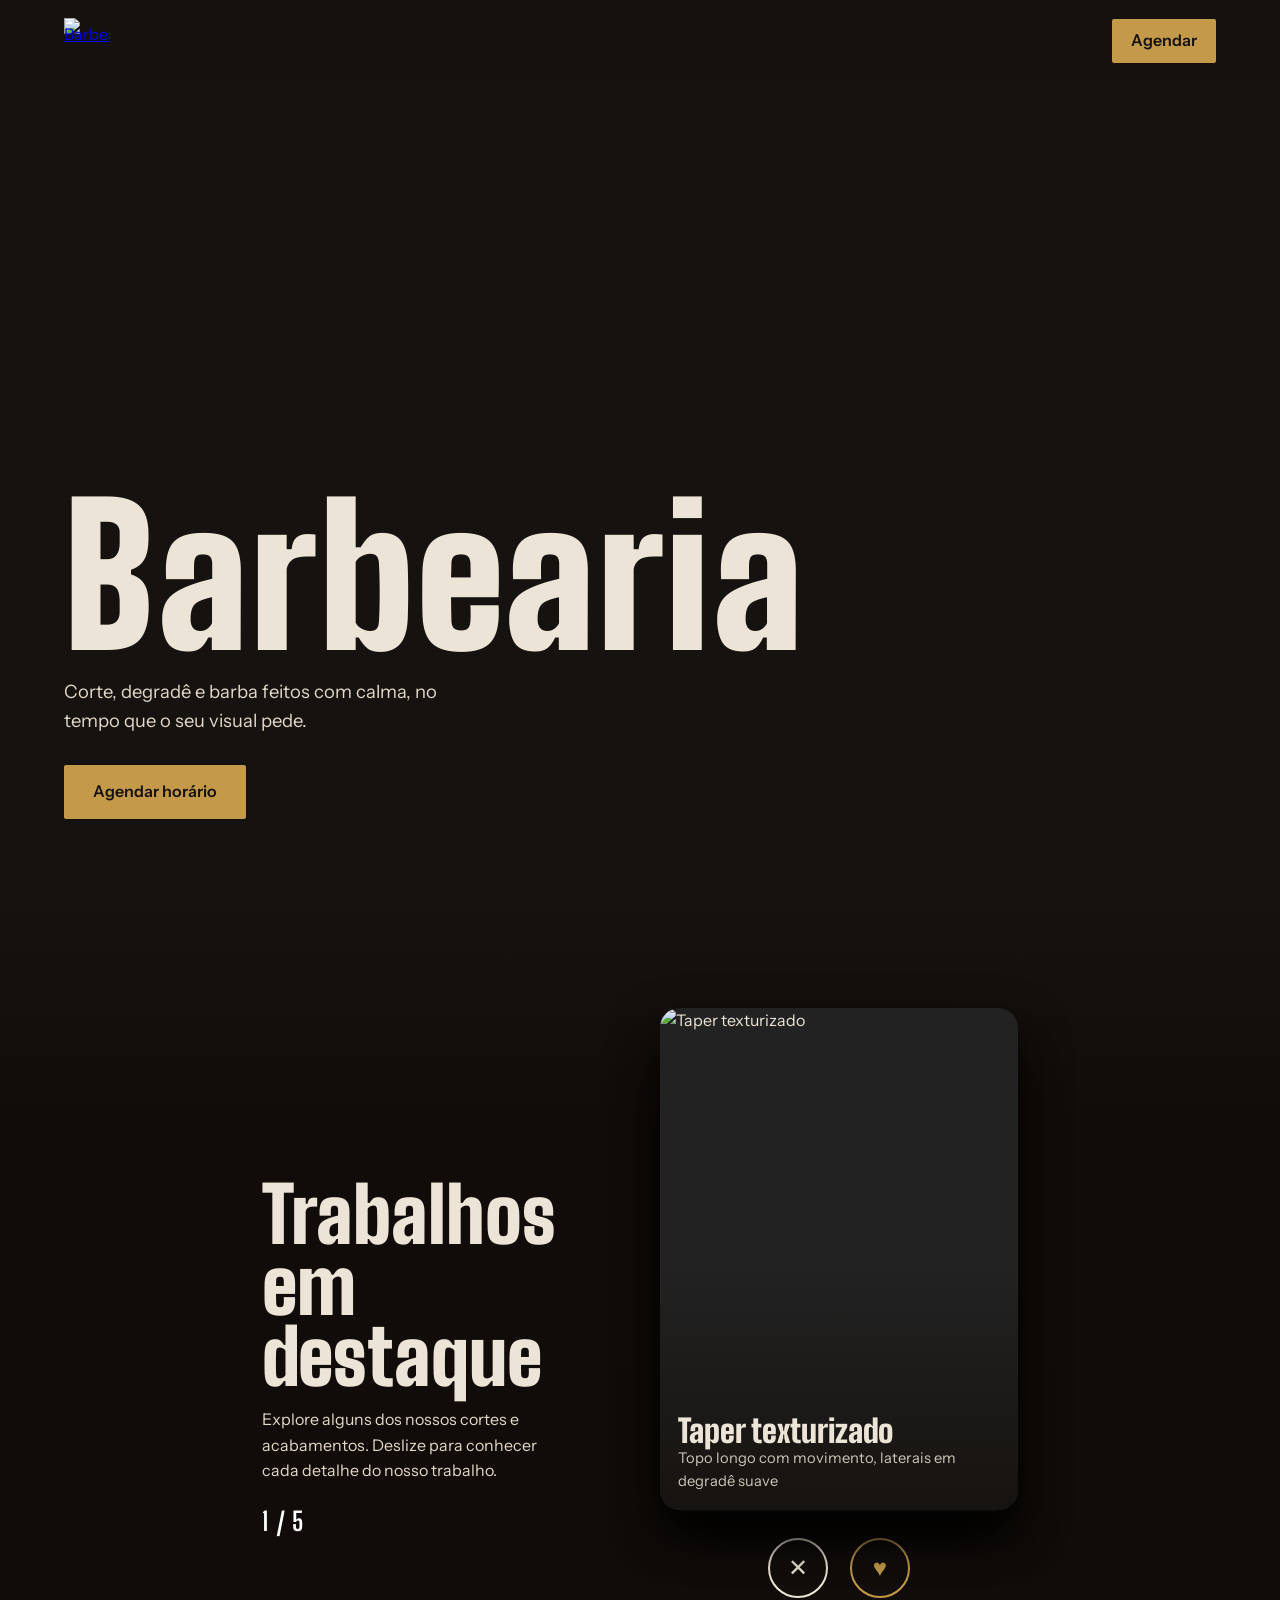
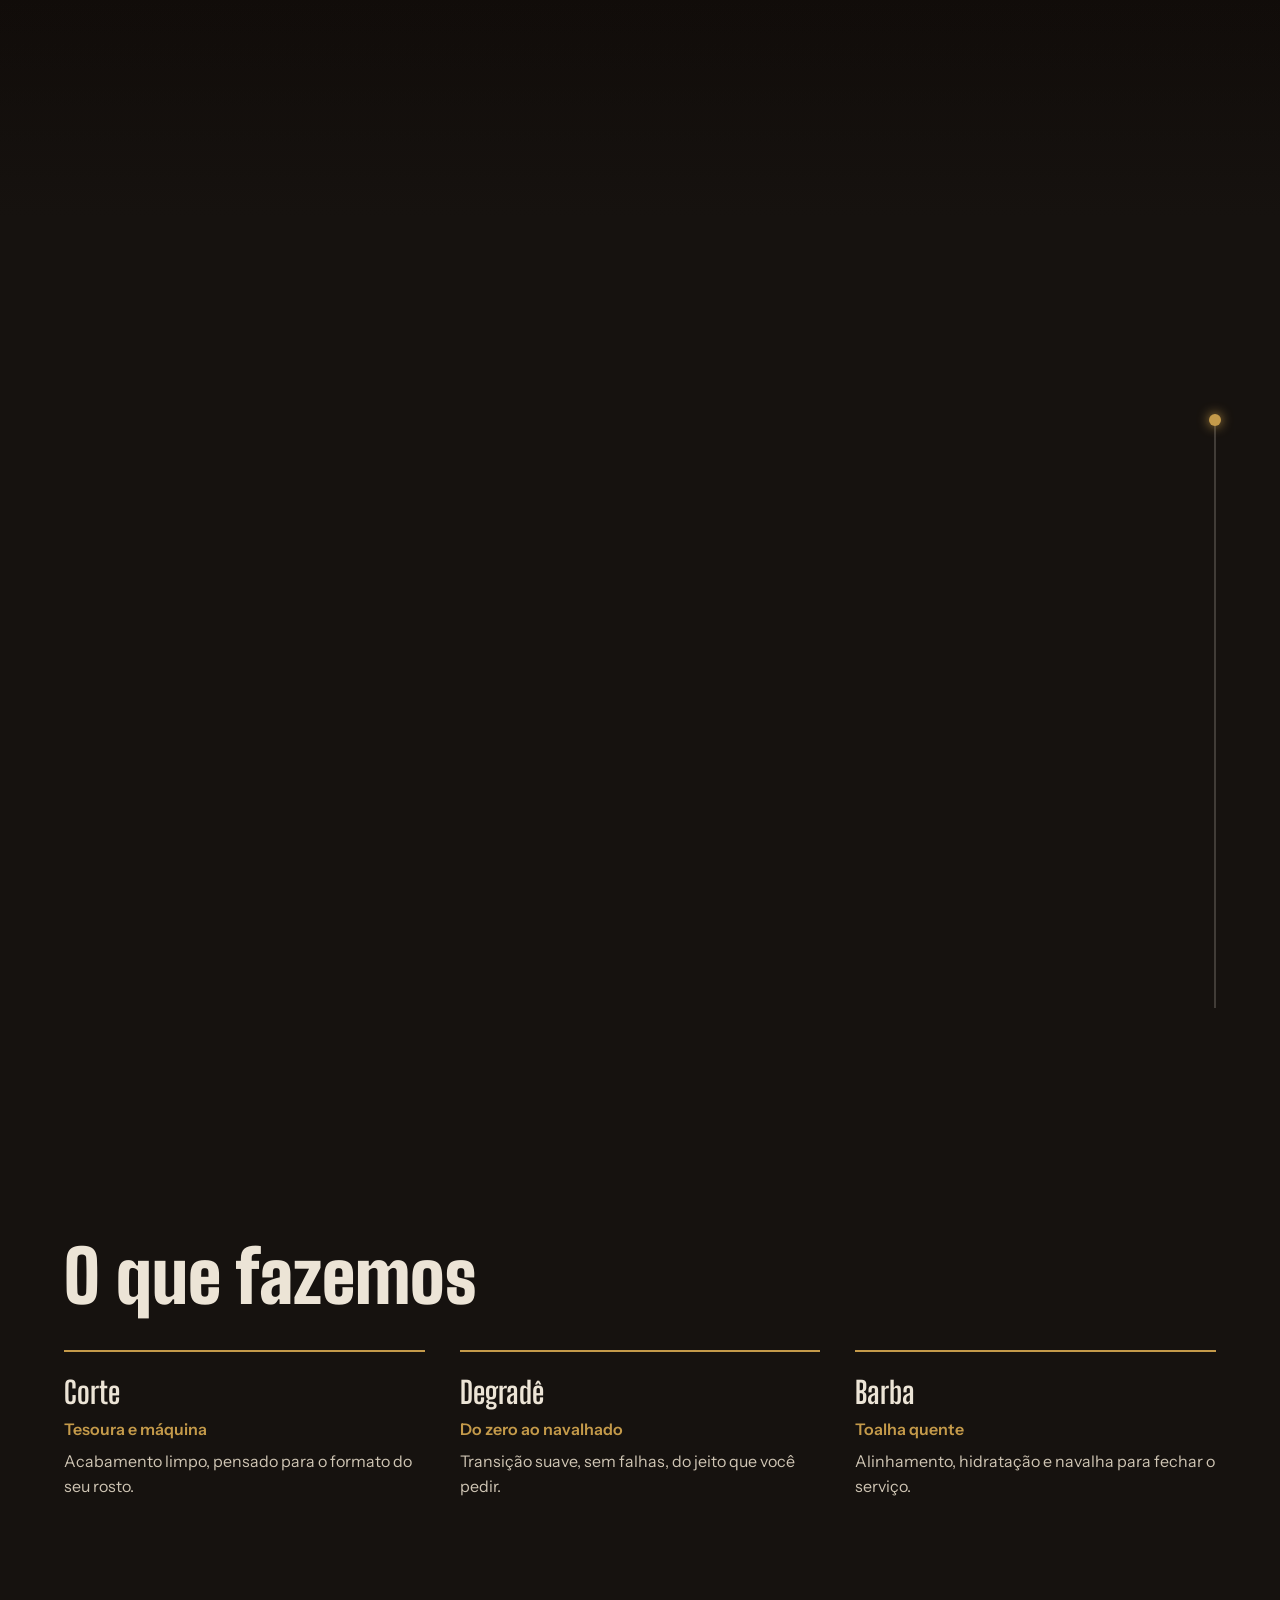
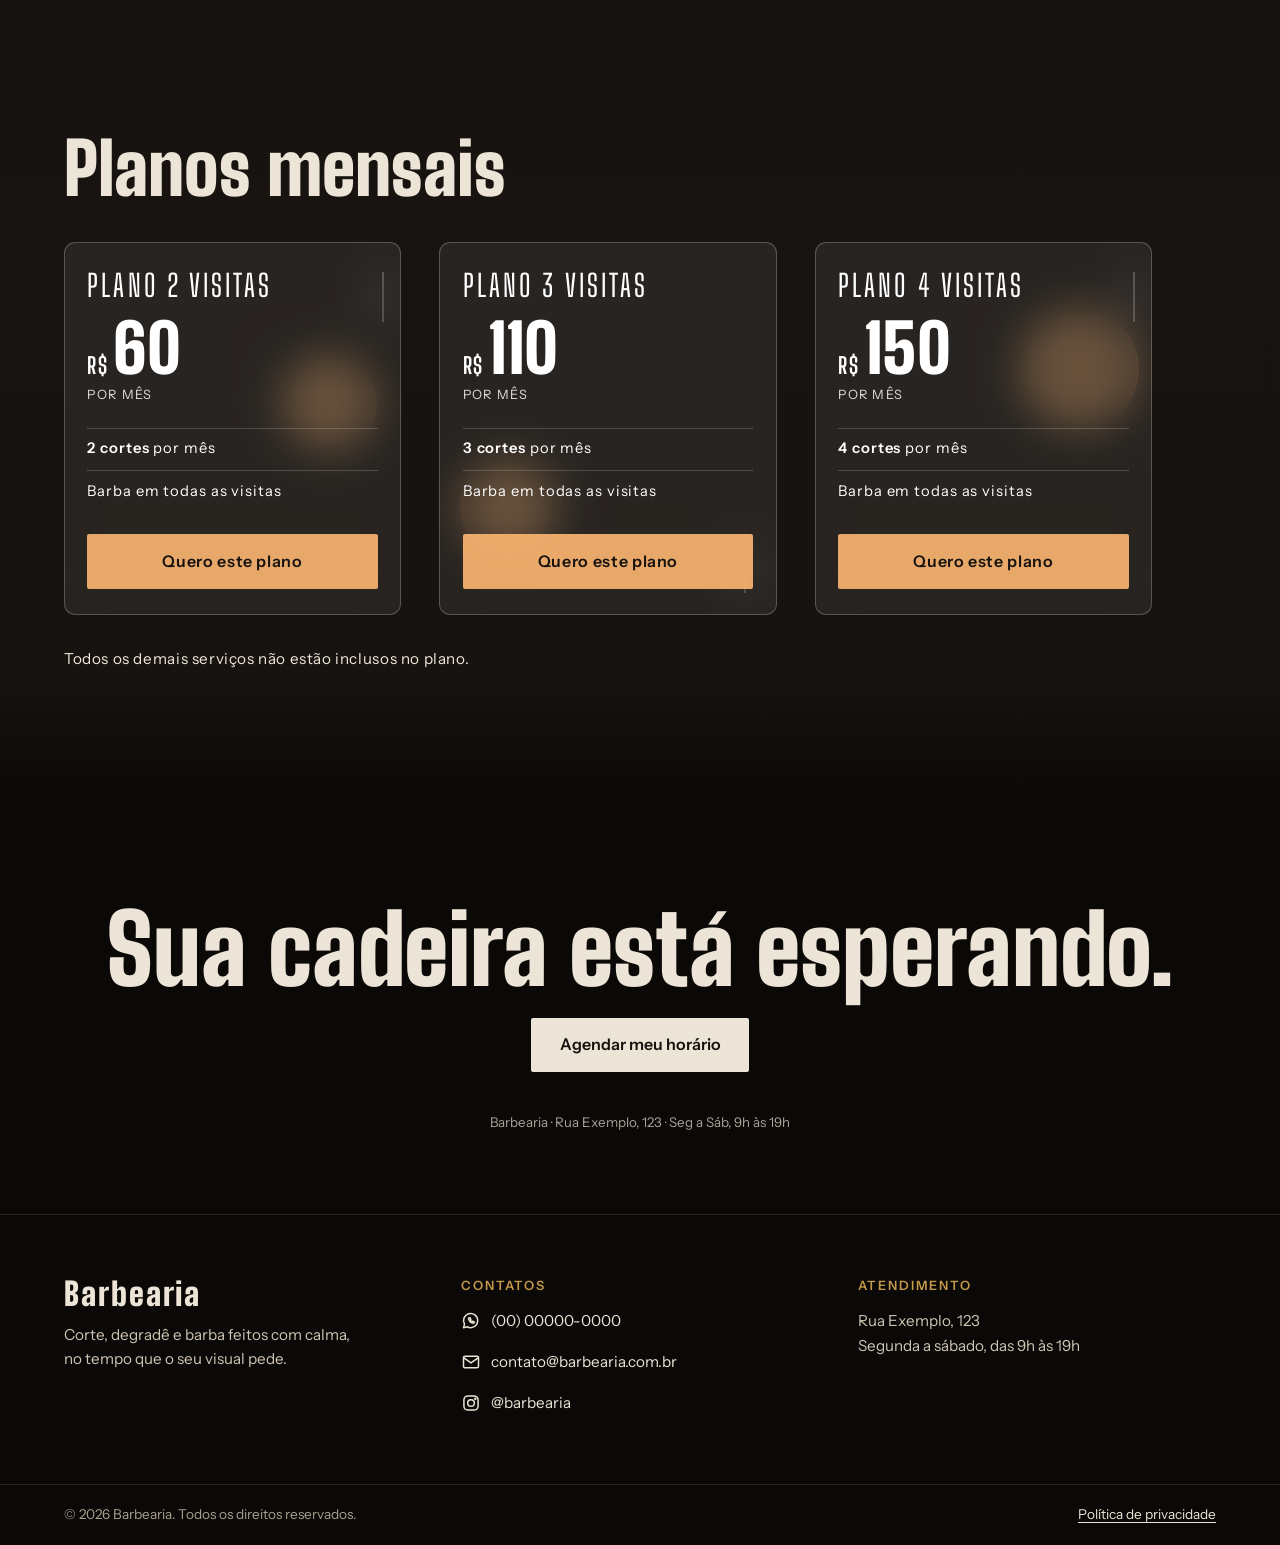
==== index.html @ 3cfa912b "Add files via upload" ====
<!DOCTYPE html>
<html lang="pt-BR">
<head>
<link rel="icon" href="assets/img/logo.png">
<meta name="description" content="Barbearia: corte, degradê e barba com agendamento online e planos mensais.">
<script>/* links dos e-mails/Google que caem na raiz seguem para o sistema */if(/[?&](token_hash|code|error_description)=/.test(location.search)){location.replace("app/"+location.search)}</script>
<meta charset="utf-8">
<meta name="viewport" content="width=device-width, initial-scale=1, viewport-fit=cover">
<title>Barbearia</title>
<link href="https://fonts.googleapis.com/css2?family=Big+Shoulders+Display:wght@700;900&family=Instrument+Sans:wght@400;500;600&display=swap" rel="stylesheet">
<style>
:root{--ink:#16120f;--bone:#ece4d6;--oxblood:#8a2a22;--brass:#c49a4a;--hair:#2a1a12;--skin:#d9a982;
--gut:max(5vw,calc((100vw - 75rem)/2));
--font-d:'Big Shoulders Display','Arial Narrow',Impact,sans-serif;--font-b:'Instrument Sans',system-ui,sans-serif}
*{box-sizing:border-box;margin:0;padding:0}
html{scroll-behavior:auto;-webkit-text-size-adjust:100%}
body{background:var(--ink);color:var(--bone);font-family:var(--font-b);line-height:1.6;overflow-x:hidden}
nav{position:fixed;inset:0 0 auto 0;z-index:20;display:flex;justify-content:space-between;align-items:center;padding:calc(18px + env(safe-area-inset-top,0px)) var(--gut) 18px;background:linear-gradient(#16120fcc,transparent)}
.nav-logo{display:block;line-height:0}.nav-logo img{height:46px;width:auto;display:block}
nav b{font-family:var(--font-d);font-size:1.7rem;letter-spacing:.06em}
nav a.btn{padding:.55rem 1.2rem}
.btn{display:inline-block;background:var(--brass);color:var(--ink);font-weight:600;text-decoration:none;padding:.9rem 1.8rem;border-radius:2px}
.btn:focus-visible{outline:3px solid var(--bone);outline-offset:3px}
.hero{position:relative;height:100vh;height:100svh;min-height:32rem;display:flex;align-items:flex-end;overflow:hidden}
.hero video{position:absolute;inset:0;width:100%;height:100%;object-fit:cover}
.hero::after{content:"";position:absolute;inset:0;background:linear-gradient(to top,var(--ink) 4%,#16120f66 45%,#16120f33)}
.hero .in{position:relative;z-index:2;padding:0 var(--gut) clamp(2rem,9vh,6rem);width:100%}
.hero h1{font-family:var(--font-d);font-weight:900;font-size:clamp(4rem,min(17vw,24vh),12rem);line-height:.85;letter-spacing:.01em}
.hero p{font-size:1.15rem;max-width:34ch;margin:1.2rem 0 1.8rem;color:#e3d9c8}
.port{background:linear-gradient(rgba(14,10,8,.18),rgba(14,10,8,.32)),url(assets/img/tijolos.jpg) center/cover no-repeat;background-color:#120d0a;color:var(--bone);padding:clamp(4rem,12vh,8rem) var(--gut);display:flex;align-items:center;justify-content:center;gap:clamp(2rem,7vw,7rem);flex-wrap:wrap;min-height:100vh;min-height:100svh}
.port{position:relative}
.port::before{content:"";position:absolute;left:0;right:0;top:0;height:clamp(6rem,24vh,15rem);background:linear-gradient(var(--ink),rgba(22,18,15,0));pointer-events:none;z-index:0}
.port::after{content:"";position:absolute;left:0;right:0;bottom:0;height:clamp(6rem,24vh,15rem);background:linear-gradient(rgba(22,18,15,0),var(--ink));pointer-events:none;z-index:0}
.port>*{position:relative;z-index:1}
.hero-dim{position:absolute;inset:0;background:var(--ink);opacity:0;z-index:1;pointer-events:none}
.port-text{max-width:28ch}
.port-text h2{font-family:var(--font-d);font-weight:900;font-size:clamp(2.6rem,6vw,5rem);line-height:.92}
.port-text p{margin-top:1rem;color:#e3d9c8}
.port-count{margin-top:1.4rem;font:700 1.6rem var(--font-d);letter-spacing:.05em;color:#fff}
.deck{position:relative;width:min(78vw,clamp(17rem,28vw,24rem));aspect-ratio:3/4.2;touch-action:pan-y;outline:none}
.deck:focus-visible{outline:3px solid var(--bone);outline-offset:12px;border-radius:22px}
.card{position:absolute;inset:0;border-radius:20px;overflow:hidden;background:#222;box-shadow:0 22px 48px #000000a6;cursor:grab;user-select:none;-webkit-user-select:none;touch-action:pan-y;will-change:transform}
.card:active{cursor:grabbing}
.card img{width:100%;height:100%;object-fit:cover;pointer-events:none;-webkit-user-drag:none}
.card::after{content:"";position:absolute;inset:0;background:linear-gradient(to top,#16120fea 2%,#16120f00 48%);pointer-events:none}
.cap{position:absolute;left:18px;right:18px;bottom:16px;z-index:2;color:var(--bone);pointer-events:none}
.cap h3{font-family:var(--font-d);font-weight:900;font-size:2rem;line-height:1}
.cap p{font-size:.92rem;opacity:.85}
.stamp{position:absolute;top:22px;z-index:3;font:900 1.7rem var(--font-d);letter-spacing:.06em;padding:.1rem .7rem;border:3px solid;border-radius:6px;opacity:0;pointer-events:none}
.stamp.yes{left:18px;color:#e3b85a;transform:rotate(-12deg)}
.stamp.no{right:18px;color:#ec6a5e;transform:rotate(12deg)}
.acts{position:absolute;left:0;right:0;top:calc(100% + 28px);display:flex;justify-content:center;gap:22px}
.acts button{width:60px;height:60px;border-radius:50%;border:2px solid var(--bone);background:#16120f66;color:var(--bone);font-size:1.5rem;cursor:pointer;transition:background .2s,color .2s}
.acts button:hover{background:var(--bone);color:var(--ink)}
.acts button:focus-visible{outline:3px solid var(--brass);outline-offset:3px}
.acts .yes{border-color:var(--brass);color:var(--brass)}
.acts .yes:hover{background:var(--brass);color:var(--ink)}
.port-deck{padding-bottom:110px}
.tour{position:relative;height:100vh;height:100svh;min-height:32rem;overflow:hidden;background:var(--ink)}
.tour-view{position:absolute;inset:0;will-change:transform,clip-path;transform-origin:50% 50%}
.tour canvas{position:absolute;inset:0;width:100%;height:100%;display:block}
.t-shade{position:absolute;inset:0;pointer-events:none;background:radial-gradient(ellipse at 50% 55%,transparent 55%,rgba(14,12,8,.5)),linear-gradient(to top,rgba(14,12,8,.78) 0%,rgba(14,12,8,0) 40%),linear-gradient(to bottom,rgba(14,12,8,.55),rgba(14,12,8,0) 28%)}
.t-fade{position:absolute;inset:0;background:var(--ink);opacity:1;pointer-events:none}
.t-title,.t-cap{position:absolute;left:var(--gut);top:calc(env(safe-area-inset-top,0px) + 13vh);max-width:min(32rem,70vw);pointer-events:none}
.t-title h2{font:900 clamp(2.4rem,6.5vw,5rem)/.92 var(--font-d);margin:0 0 .75rem}
.t-title p,.t-cap p{color:#e3d9c8;font-size:clamp(.9rem,1.8vw,1.15rem);line-height:1.5}
.t-cap{opacity:0}
.t-cap small{display:block;font:600 .75rem var(--font-b);letter-spacing:.14em;text-transform:uppercase;color:var(--brass);margin-bottom:.4rem}
.t-cap h3{font:900 clamp(1.9rem,4vw,2.9rem)/1 var(--font-d);margin:0 0 .5rem}
.rail{position:absolute;right:var(--gut);top:22vh;bottom:12vh;width:2px;background:#ece4d633}
.rail i{position:absolute;left:-5px;top:0;width:12px;height:12px;border-radius:50%;background:var(--brass);box-shadow:0 0 12px var(--brass);will-change:top}
.sec{padding:clamp(4rem,14vh,9rem) var(--gut)}
.sec h2{font-family:var(--font-d);font-weight:900;font-size:clamp(2.4rem,6vw,4.5rem);line-height:.95;margin-bottom:2.5rem}
.sec.plans-sec{position:relative;isolation:isolate;padding-top:clamp(4rem,12vh,8rem);background:linear-gradient(rgba(22,18,15,.52),rgba(22,18,15,.7)),url(assets/img/planos-fundo.jpg) center/cover no-repeat;background-color:#1a1511}
.plans-sec::before{content:"";position:absolute;left:0;right:0;top:0;height:clamp(5rem,20vh,12rem);background:linear-gradient(var(--ink),rgba(22,18,15,0));pointer-events:none;z-index:-1}
.plans-sec::after{content:"";position:absolute;left:0;right:0;bottom:0;height:clamp(4rem,14vh,9rem);background:linear-gradient(rgba(11,9,7,0),#0b0907);pointer-events:none;z-index:-1}
.plans{display:grid;grid-template-columns:repeat(auto-fit,minmax(15.5rem,1fr));gap:clamp(1.4rem,3vw,2.4rem);align-items:stretch;max-width:68rem}
/* estilo "vidro" (Uiverse.io · joe-watson-sbf) adaptado */
.plan-wrap{position:relative;color:#fff;display:flex}
.plan-wrap::before,.plan-wrap::after{content:"";background-color:#fab5704c;position:absolute;pointer-events:none}
.plan-wrap::before{border-radius:50%;width:6rem;height:6rem;top:30%;right:7%}
.plan-wrap::after{height:3rem;top:8%;right:5%;border:1px solid}
.plan-wrap:nth-child(2)::before{top:58%;right:auto;left:6%}
.plan-wrap:nth-child(2)::after{top:auto;bottom:6%;right:9%}
.plan-wrap:nth-child(3)::before{width:7.5rem;height:7.5rem;top:18%;right:4%}
.plan{position:relative;z-index:1;width:100%;display:flex;flex-direction:column;justify-content:space-between;gap:1.4rem;padding:1.6rem 1.4rem;background-color:rgba(255,255,255,.074);border:1px solid rgba(255,255,255,.222);-webkit-backdrop-filter:blur(20px);backdrop-filter:blur(20px);border-radius:.7rem;transition:all ease .3s}
.plan:hover{box-shadow:0 0 20px 1px #ffbb763f;border:1px solid rgba(255,255,255,.454);transform:translateY(-6px)}
.plan .title{font:500 1.9rem/1.1 var(--font-d);letter-spacing:.1em;text-transform:uppercase}
.plan .price{font:900 4.2rem/1 var(--font-d);margin:.8rem 0 .15rem}
.plan .price small{font-size:1.4rem;font-weight:700;letter-spacing:.06em;margin-right:.3rem}
.plan .per{font-size:.8rem;font-weight:300;letter-spacing:.1em;text-transform:uppercase;opacity:.85}
.plan ul{list-style:none;margin:0}
.plan li{padding:.55rem 0;border-top:1px solid rgba(255,255,255,.18);font-size:.92rem;font-weight:300;letter-spacing:.06em}
.plan li strong{font-weight:600}
.plan .btn{text-align:center;background:rgba(250,181,112,.92);color:var(--ink);font-weight:600;letter-spacing:.04em}
.plan .btn:hover{background:#fff}
footer{background:#0b0907;color:var(--bone)}
.foot-cta{text-align:center;padding:clamp(4rem,12vh,8rem) var(--gut) clamp(3rem,9vh,6rem)}
.foot-cta h2{font-family:var(--font-d);font-weight:900;font-size:clamp(2.6rem,8vw,6rem);line-height:.9;margin-bottom:1.6rem}
.foot-cta .btn{background:var(--bone)}
.foot-cta small{display:block;margin-top:2.5rem;opacity:.7}
.foot-main{border-top:1px solid #ece4d61f;padding:clamp(2.5rem,7vh,4rem) var(--gut);display:grid;grid-template-columns:repeat(auto-fit,minmax(14rem,1fr));gap:2.4rem}
.foot-main h3{font:600 .8rem var(--font-b);letter-spacing:.16em;text-transform:uppercase;color:var(--brass);margin-bottom:1rem}
.foot-main p{color:#cfc5b4;font-size:.95rem;max-width:30ch}
.foot-brand b{display:block;font:900 2rem/1 var(--font-d);letter-spacing:.06em;margin-bottom:.8rem}
.foot-list{list-style:none;display:grid;gap:.7rem}
.foot-list a{display:inline-flex;align-items:center;gap:.65rem;color:var(--bone);text-decoration:none;font-size:.95rem;overflow-wrap:anywhere}
.foot-list a:hover{color:var(--brass)}
.foot-list a:focus-visible,.foot-legal a:focus-visible,.foot-legal button:focus-visible{outline:2px solid var(--brass);outline-offset:3px}
.foot-list svg{width:1.25rem;height:1.25rem;flex:none}
.foot-legal{border-top:1px solid #ece4d61f;padding:1.2rem var(--gut) calc(1.2rem + env(safe-area-inset-bottom,0px));display:flex;flex-wrap:wrap;gap:.8rem 1.6rem;justify-content:space-between;align-items:center;font-size:.85rem;color:#a99f8f}
.foot-legal button{background:none;border:0;padding:0;font:inherit;color:var(--bone);text-decoration:underline;text-underline-offset:3px;cursor:pointer}
.foot-legal button:hover{color:var(--brass)}
dialog.privacy{margin:auto;width:min(42rem,92vw);max-height:86vh;border:1px solid #ece4d633;border-radius:.7rem;background:#14100d;color:var(--bone);padding:0;overflow:hidden}
dialog.privacy::backdrop{background:rgba(0,0,0,.72)}
.pv-head{display:flex;justify-content:space-between;align-items:center;padding:1.1rem 1.4rem;border-bottom:1px solid #ece4d61f}
.pv-head h2{font:900 1.8rem/1 var(--font-d)}
.pv-head button{background:none;border:1px solid #ece4d655;color:var(--bone);border-radius:50%;width:2.3rem;height:2.3rem;font-size:1.1rem;cursor:pointer}
.pv-body{padding:1.2rem 1.4rem 1.6rem;overflow:auto;max-height:calc(86vh - 4.5rem);font-size:.95rem;color:#d6ccbb}
.pv-body h3{font:700 1.05rem var(--font-b);color:var(--bone);margin:1.2rem 0 .4rem}
.pv-body p,.pv-body li{margin-bottom:.5rem}
.pv-body ul{padding-left:1.2rem}
.plans-note{margin-top:2rem;font-size:.95rem;font-weight:300;letter-spacing:.04em;color:#f0e8da;max-width:60ch}
.svc{display:grid;grid-template-columns:repeat(auto-fit,minmax(240px,1fr));gap:2.2rem}
.svc div{border-top:2px solid var(--brass);padding-top:1rem}
.svc h3{font-family:var(--font-d);font-size:1.9rem}
.svc span{color:var(--brass);font-weight:600}
.svc p{color:#cfc5b4;margin-top:.4rem}
@media(max-width:48rem){.port{flex-direction:column;text-align:center}.port-text{max-width:none}}
@media(max-height:38rem){.port{min-height:0}.deck{width:min(70vw,15rem)}}
@media(min-width:90rem){.hero p{font-size:1.3rem}}
@media(prefers-reduced-motion:reduce){html{scroll-behavior:auto}}
</style>
</head>
<body>
<nav><a class="nav-logo" href="#" aria-label="Barbearia"><img src="assets/img/logo.png" alt="Barbearia" width="46" height="46"></a><a class="btn" href="app/?go=agendar">Agendar</a></nav>

<header class="hero">
<video autoplay muted loop playsinline preload="metadata" aria-hidden="true" src="assets/video/hero.mp4"></video>
<div class="hero-dim"></div>
<div class="in">
<h1>Barbearia</h1>
<p>Corte, degradê e barba feitos com calma, no tempo que o seu visual pede.</p>
<a class="btn" href="app/?go=agendar">Agendar horário</a>
</div>
</header>

<section class="port" id="portfolio">
<div class="port-text">
<h2>Trabalhos em destaque</h2>
<p>Explore alguns dos nossos cortes e acabamentos. Deslize para conhecer cada detalhe do nosso trabalho.</p>
<div class="port-count" id="count" aria-live="polite">1 / 5</div>
</div>
<div class="port-deck">
<div class="deck" id="deck" tabindex="0" role="group" aria-label="Galeria de cortes. Use as setas do teclado para passar."></div>
<div class="acts" style="position:relative;top:auto;margin-top:28px">
<button class="no" id="btnNo" aria-label="Passar para o próximo corte">✕</button>
<button class="yes" id="btnYes" aria-label="Curtir e ir para o próximo corte">♥</button>
</div>
</div>
</section>

<section class="tour" id="cut" aria-label="Conheça o espaço da barbearia">
<div class="tour-view" id="tview"><canvas id="tcv" role="img" aria-label="Passeio pelo interior da barbearia"></canvas></div>
<div class="t-shade"></div>
<div class="t-title" id="ttitle"><h2>Conheça o espaço</h2><p>Role a página para caminhar pela barbearia.</p></div>
<div class="t-cap" id="tcap" aria-live="polite"><small></small><h3></h3><p></p></div>
<div class="t-fade" id="tfade"></div>
<div class="rail" aria-hidden="true"><i id="dot"></i></div>
</section>

<section class="sec">
<h2>O que fazemos</h2>
<div class="svc">
<div><h3>Corte</h3><span>Tesoura e máquina</span><p>Acabamento limpo, pensado para o formato do seu rosto.</p></div>
<div><h3>Degradê</h3><span>Do zero ao navalhado</span><p>Transição suave, sem falhas, do jeito que você pedir.</p></div>
<div><h3>Barba</h3><span>Toalha quente</span><p>Alinhamento, hidratação e navalha para fechar o serviço.</p></div>
</div>
</section>

<section class="sec plans-sec" id="planos">
<h2>Planos mensais</h2>
<div class="plans">
<div class="plan-wrap"><div class="plan">
<div><div class="title">Plano 2 visitas</div><div class="price"><small>R$</small>60</div><div class="per">por mês</div></div>
<ul><li><strong>2 cortes</strong> por mês</li><li>Barba em todas as visitas</li></ul>
<a class="btn" href="app/?go=planos&plano=2">Quero este plano</a></div></div>
<div class="plan-wrap"><div class="plan">
<div><div class="title">Plano 3 visitas</div><div class="price"><small>R$</small>110</div><div class="per">por mês</div></div>
<ul><li><strong>3 cortes</strong> por mês</li><li>Barba em todas as visitas</li></ul>
<a class="btn" href="app/?go=planos&plano=3">Quero este plano</a></div></div>
<div class="plan-wrap"><div class="plan">
<div><div class="title">Plano 4 visitas</div><div class="price"><small>R$</small>150</div><div class="per">por mês</div></div>
<ul><li><strong>4 cortes</strong> por mês</li><li>Barba em todas as visitas</li></ul>
<a class="btn" href="app/?go=planos&plano=4">Quero este plano</a></div></div>
</div>
<p class="plans-note">Todos os demais serviços não estão inclusos no plano.</p>
</section>

<footer id="contato">
<div class="foot-cta">
<h2>Sua cadeira está esperando.</h2>
<a class="btn" href="app/?go=agendar">Agendar meu horário</a>
<small>Barbearia · Rua Exemplo, 123 · Seg a Sáb, 9h às 19h</small>
</div>
<div class="foot-main">
<div class="foot-brand"><b>Barbearia</b><p>Corte, degradê e barba feitos com calma, no tempo que o seu visual pede.</p></div>
<div><h3>Contatos</h3><ul class="foot-list">
<li><a href="https://wa.me/5500000000000" target="_blank" rel="noopener"><svg viewBox="0 0 24 24" fill="none" stroke="currentColor" stroke-width="1.8" stroke-linecap="round" stroke-linejoin="round" aria-hidden="true"><path d="M20 11.5a8.5 8.5 0 0 1-12.6 7.4L3 20l1.2-4.2A8.5 8.5 0 1 1 20 11.5z"/><path d="M9 8.6c0 3 3 6 6 6l1.2-1.3-2-1-1 .6c-.8-.4-1.6-1.2-2-2l.6-1-1-2z"/></svg>(00) 00000-0000</a></li>
<li><a href="mailto:contato@barbearia.com.br"><svg viewBox="0 0 24 24" fill="none" stroke="currentColor" stroke-width="1.8" stroke-linecap="round" stroke-linejoin="round" aria-hidden="true"><rect x="3" y="5" width="18" height="14" rx="2"/><path d="M3.5 7l8.5 6 8.5-6"/></svg>contato@barbearia.com.br</a></li>
<li><a href="https://instagram.com/barbearia" target="_blank" rel="noopener"><svg viewBox="0 0 24 24" fill="none" stroke="currentColor" stroke-width="1.8" stroke-linecap="round" stroke-linejoin="round" aria-hidden="true"><rect x="3.5" y="3.5" width="17" height="17" rx="5"/><circle cx="12" cy="12" r="4"/><circle cx="17.2" cy="6.8" r=".6" fill="currentColor"/></svg>@barbearia</a></li>
</ul></div>
<div><h3>Atendimento</h3><p>Rua Exemplo, 123<br>Segunda a sábado, das 9h às 19h</p></div>
</div>
<div class="foot-legal"><span>© 2026 Barbearia. Todos os direitos reservados.</span><button type="button" id="openPrivacy" aria-haspopup="dialog">Política de privacidade</button></div>
</footer>
<dialog class="privacy" id="privacy" aria-labelledby="pvTitle">
<div class="pv-head"><h2 id="pvTitle">Política de privacidade</h2><button type="button" id="closePrivacy" aria-label="Fechar">✕</button></div>
<div class="pv-body">
<p>Atualizada em 31/10/2026. Esta política explica como a Barbearia trata dados pessoais, em linha com a Lei Geral de Proteção de Dados (Lei nº 13.709/2018, a LGPD).</p>
<h3>1. Quais dados coletamos</h3>
<p>Este site não tem formulários nem cadastro. Só recebemos dados que você mesmo envia ao nos chamar pelo WhatsApp, e-mail ou Instagram, como nome, telefone e o horário desejado.</p>
<h3>2. Para que usamos</h3>
<ul><li>Responder mensagens e agendar atendimentos.</li><li>Confirmar, remarcar ou cancelar horários e planos mensais.</li><li>Cumprir obrigações legais e fiscais.</li></ul>
<h3>3. Compartilhamento</h3>
<p>Não vendemos seus dados. Eles podem ser tratados pelas plataformas que você escolhe para falar conosco (WhatsApp, e-mail e Instagram), cada uma com sua própria política.</p>
<h3>4. Cookies e rastreamento</h3>
<p>Esta página não usa cookies próprios nem ferramentas de rastreamento. Se isso mudar, esta política será atualizada.</p>
<h3>5. Por quanto tempo guardamos</h3>
<p>Mantemos os dados apenas pelo tempo necessário para o atendimento e para cumprir obrigações legais.</p>
<h3>6. Seus direitos</h3>
<p>Você pode pedir a confirmação do tratamento, acesso, correção, anonimização ou exclusão dos seus dados, entre outros direitos previstos no art. 18 da LGPD.</p>
<h3>7. Contato</h3>
<p>Para exercer seus direitos ou tirar dúvidas, escreva para contato@barbearia.com.br.</p>
</div>
</dialog>

<script src="https://cdnjs.cloudflare.com/ajax/libs/gsap/3.12.5/gsap.min.js"></script>
<script src="https://cdnjs.cloudflare.com/ajax/libs/gsap/3.12.5/ScrollTrigger.min.js"></script>
<script>
(function(){
const IMGS=["assets/img/cortes/corte-1.jpg","assets/img/cortes/corte-2.jpg","assets/img/cortes/corte-3.jpg","assets/img/cortes/corte-4.jpg","assets/img/cortes/corte-5.jpg"];
const cuts=[
 {t:"Taper texturizado",d:"Topo longo com movimento, laterais em degradê suave",s:IMGS[0]},
 {t:"Low fade curto",d:"Degradê baixo, topo curto e barba desenhada",s:IMGS[1]},
 {t:"Afro com degradê",d:"Volume natural no topo, transição limpa nas laterais",s:IMGS[2]},
 {t:"High fade",d:"Degradê alto, topo texturizado e acabamento navalhado",s:IMGS[3]},
 {t:"Buzz com skin fade",d:"Máquina baixa, contorno marcado e visual limpo",s:IMGS[4]}
];
const deck=document.getElementById('deck'),count=document.getElementById('count'),n=cuts.length;
let idx=0,busy=false;
const cards=cuts.map(c=>{
  const el=document.createElement('div');el.className='card';
  el.innerHTML='<img alt="'+c.t+'" draggable="false" src="'+c.s+'"><span class="stamp yes">CURTI</span><span class="stamp no">PASSA</span><div class="cap"><h3>'+c.t+'</h3><p>'+c.d+'</p></div>';
  deck.appendChild(el);return el;
});
function layout(anim){
  cards.forEach((el,k)=>{
    const o=(k-idx+n)%n;
    const vars=o<3?{x:0,rotation:0,scale:1-o*0.05,y:o*14,opacity:o===2?.7:1}:{x:0,rotation:0,scale:.85,y:28,opacity:0};
    el.style.zIndex=n-o;el.style.pointerEvents=o===0?'auto':'none';
    el.querySelectorAll('.stamp').forEach(s=>s.style.opacity=0);
    if(anim&&o<3)gsap.to(el,{...vars,duration:.45,ease:"back.out(1.4)"});else gsap.set(el,vars);
  });
  count.textContent=(idx+1)+" / "+n;
}
function fling(dir){
  if(busy)return;busy=true;
  const el=cards[idx];
  el.querySelector(dir>0?'.stamp.yes':'.stamp.no').style.opacity=1;
  gsap.to(el,{x:dir*window.innerWidth*0.9,rotation:dir*28,opacity:0,duration:.42,ease:"power2.in",onComplete:()=>{idx=(idx+1)%n;busy=false;layout(true)}});
}
let sx=0,sy=0,dx=0,drag=false,t0=0;
deck.addEventListener('pointerdown',e=>{
  const el=cards[idx];if(busy||!el.contains(e.target))return;
  drag=true;sx=e.clientX;dx=0;t0=performance.now();el.setPointerCapture(e.pointerId);gsap.killTweensOf(el);
});
deck.addEventListener('pointermove',e=>{
  if(!drag)return;const el=cards[idx];dx=e.clientX-sx;
  gsap.set(el,{x:dx,rotation:dx/16,y:Math.abs(dx)*-0.04});
  el.querySelector('.stamp.yes').style.opacity=Math.min(Math.max(dx/110,0),1);
  el.querySelector('.stamp.no').style.opacity=Math.min(Math.max(-dx/110,0),1);
});
function end(){
  if(!drag)return;drag=false;
  const vel=Math.abs(dx)/(performance.now()-t0+1);
  if(Math.abs(dx)>110||(vel>.6&&Math.abs(dx)>40))fling(dx>0?1:-1);
  else{const el=cards[idx];gsap.to(el,{x:0,y:0,rotation:0,duration:.6,ease:"elastic.out(1,.55)"});el.querySelectorAll('.stamp').forEach(s=>s.style.opacity=0)}
}
deck.addEventListener('pointerup',end);deck.addEventListener('pointercancel',end);
deck.addEventListener('keydown',e=>{if(e.key==='ArrowRight')fling(1);if(e.key==='ArrowLeft')fling(-1)});
document.getElementById('btnYes').onclick=()=>fling(1);
document.getElementById('btnNo').onclick=()=>fling(-1);
layout(false);
})();
</script>
<script>
gsap.registerPlugin(ScrollTrigger);
ScrollTrigger.config({ignoreMobileResize:true});
const reduce=matchMedia('(prefers-reduced-motion: reduce)').matches;
// Transição hero -> Trabalhos em destaque
if(!reduce){
  gsap.timeline({defaults:{ease:'none'},scrollTrigger:{trigger:'.hero',start:'top top',end:'bottom top',scrub:true,invalidateOnRefresh:true}})
    .to('.hero video',{scale:1.18,yPercent:8},0)
    .to('.hero .in',{yPercent:-35,opacity:0},0)
    .to('.hero-dim',{opacity:1},0.4);
  gsap.from('.port-text > *',{y:40,opacity:0,duration:.8,stagger:.12,ease:'power3.out',
    scrollTrigger:{trigger:'#portfolio',start:'top 65%',toggleActions:'play none none reverse'}});
  gsap.from('.port-deck',{y:90,opacity:0,scale:.93,duration:1,ease:'power3.out',
    scrollTrigger:{trigger:'#portfolio',start:'top 60%',toggleActions:'play none none reverse'}});
}
// Rolagem suave para âncoras (o CSS fica em "auto" para não brigar com o pin)
document.querySelectorAll('a[href^="#"]').forEach(a=>a.addEventListener('click',e=>{
  const h=a.getAttribute('href');if(!h||h.length<2||h.startsWith('#/'))return;
  const el=document.querySelector(h);if(!el)return;
  e.preventDefault();el.scrollIntoView({behavior:reduce?'auto':'smooth'});
}));
const FR=Array.from({length:120},(_,i)=>"assets/tour/frame-"+String(i+1).padStart(3,"0")+".webp");
const stops=[
 {at:.10,t:'Balcão e espelhos',d:'Bancada em madeira com espelhos emoldurados, plantas e luminárias pendentes ao longo da parede.'},
 {at:.22,t:'Cadeiras e vitrine',d:'Cadeiras de barbeiro em couro preto, piso polido e uma vitrine ampla que traz a luz da rua para dentro.'},
 {at:.46,t:'Sala de espera',d:'Sofá chesterfield, mesa de centro, parede de retratos emoldurados e plantas para quem aguarda.'},
 {at:.78,t:'Cantinho de espera',d:'Painel ripado de madeira e poltronas de couro encostadas na lateral, com iluminação de apoio.'}
];
const N=FR.length,sec=document.getElementById('cut'),view=document.getElementById('tview'),cv=document.getElementById('tcv'),ctx=cv.getContext('2d',{alpha:false});
const cap=document.getElementById('tcap'),ttl=document.getElementById('ttitle'),fade=document.getElementById('tfade');
const kick=cap.querySelector('small'),h3=cap.querySelector('h3'),pp=cap.querySelector('p');
const cache=new Array(N);let want=0,shown=-1,force=true;
function load(i){if(i<0||i>=N||cache[i])return;const im=new Image();im.decoding='async';im.src=FR[i];cache[i]=im;
  if(im.decode)im.decode().then(()=>{if(Math.abs(i-want)<=3)draw()}).catch(()=>{})}
const ok=i=>{const m=cache[i];return !!(m&&m.complete&&m.naturalWidth)};
function size(){const r=Math.min(devicePixelRatio||1,2);cv.width=Math.round(sec.clientWidth*r);cv.height=Math.round(sec.clientHeight*r);force=true;draw()}
function draw(){
  let i=want;
  if(!ok(i)){let k=1;for(;k<10;k++){if(ok(i-k)){i-=k;break}if(ok(i+k)){i+=k;break}}if(k>=10)return}
  if(i===shown&&!force)return;
  const im=cache[i],W=cv.width,H=cv.height,s=Math.max(W/im.naturalWidth,H/im.naturalHeight),w=im.naturalWidth*s,h=im.naturalHeight*s;
  ctx.drawImage(im,(W-w)/2,(H-h)/2,w,h);shown=i;force=false;
}
function around(c){for(let d=0;d<=10;d++){load(c+d);load(c-d)}for(let i=0;i<N;i++)if(cache[i]&&Math.abs(i-c)>26)cache[i]=null}
for(let i=0;i<14;i++)load(i);
size();addEventListener('resize',size);
let target=0,cur=0,lastW=-1,cc=-2;
function chapterFor(p){if(p<.09)return -1;let k=0;stops.forEach((s,i)=>{if(p>=s.at)k=i});return k}
function setChapter(k){
  if(k===cc)return;cc=k;
  gsap.to(ttl,{opacity:k<0?1:0,y:k<0?0:-12,duration:.35,overwrite:'auto'});
  gsap.to(cap,{opacity:0,y:8,duration:.2,overwrite:'auto',onComplete:()=>{
    if(cc<0||cc!==k)return;
    kick.textContent='Ponto '+(k+1)+' de '+stops.length;h3.textContent=stops[k].t;pp.textContent=stops[k].d;
    gsap.fromTo(cap,{opacity:0,y:12},{opacity:1,y:0,duration:.45,ease:'power2.out',overwrite:'auto'});
  }});
}
const tick=()=>{
  cur+=(target-cur)*0.2;
  const w=Math.round(cur*(N-1));
  if(w!==lastW){lastW=w;want=w;around(w);draw()}
  setChapter(chapterFor(target));
};
if(reduce){
  fade.style.opacity=0;want=Math.round(N*0.4);load(want);cache[want].decode&&cache[want].decode().then(draw).catch(()=>{});
  ttl.style.opacity=1;
}else{
  const tl=gsap.timeline({
    defaults:{ease:'none'},
    scrollTrigger:{trigger:'#cut',start:'top top',end:()=>"+="+Math.round(innerHeight*3.2),pin:true,scrub:0.6,anticipatePin:1,invalidateOnRefresh:true,
      onToggle:s=>{if(s.isActive){gsap.ticker.add(tick)}else{gsap.ticker.remove(tick)}},
      onUpdate:s=>{target=s.progress}}
  });
  tl
   // entrada suave: nasce do preto da seção anterior e a moldura se abre até a tela cheia
   .fromTo(fade,{opacity:1},{opacity:0,duration:.08,ease:'power1.out'},0)
   .fromTo(view,{clipPath:'inset(14% 10% 14% 10% round 12px)',scale:1.12},{clipPath:'inset(0% 0% 0% 0% round 0px)',scale:1,duration:.1,ease:'power2.out'},0)
   .to(view,{scale:1.06,duration:.78},.1)
   // saída suave: escurece até o preto da seção seguinte
   .to(fade,{opacity:1,duration:.1,ease:'power1.in'},.9)
   .fromTo('#dot',{top:'0%'},{top:'calc(100% - 12px)',duration:1},0);
  // preenche os primeiros quadros assim que a seção estiver perto
  ScrollTrigger.create({trigger:'#cut',start:'top bottom+=800',once:true,onEnter:()=>{for(let i=0;i<30;i++)load(i)}});
  // revelação suave da seção seguinte (serviços) — criada depois do pin para calcular a posição certa
  gsap.from('.sec:not(.plans-sec) h2',{y:40,opacity:0,duration:.8,ease:'power3.out',
    scrollTrigger:{trigger:'.sec:not(.plans-sec)',start:'top 78%',toggleActions:'play none none reverse'}});
  gsap.from('.plan-wrap',{y:70,opacity:0,duration:.9,stagger:.15,ease:'power3.out',
    scrollTrigger:{trigger:'.plans',start:'top 85%',toggleActions:'play none none reverse'}});
  gsap.from('.svc > div',{y:60,opacity:0,duration:.8,stagger:.15,ease:'power3.out',
    scrollTrigger:{trigger:'.svc',start:'top 88%',toggleActions:'play none none reverse'}});
}
// Recalcula posições quando fontes e página terminam de carregar (evita seções desalinhadas)
addEventListener('load',()=>ScrollTrigger.refresh());
if(document.fonts&&document.fonts.ready)document.fonts.ready.then(()=>ScrollTrigger.refresh());
</script>
<script>
(function(){
const d=document.getElementById('privacy'),o=document.getElementById('openPrivacy'),c=document.getElementById('closePrivacy');
if(!d||!o)return;
o.addEventListener('click',()=>{if(d.showModal)d.showModal();else d.setAttribute('open','')});
c.addEventListener('click',()=>d.close());
d.addEventListener('click',e=>{if(e.target===d)d.close()});
})();
</script>
</body>
</html>
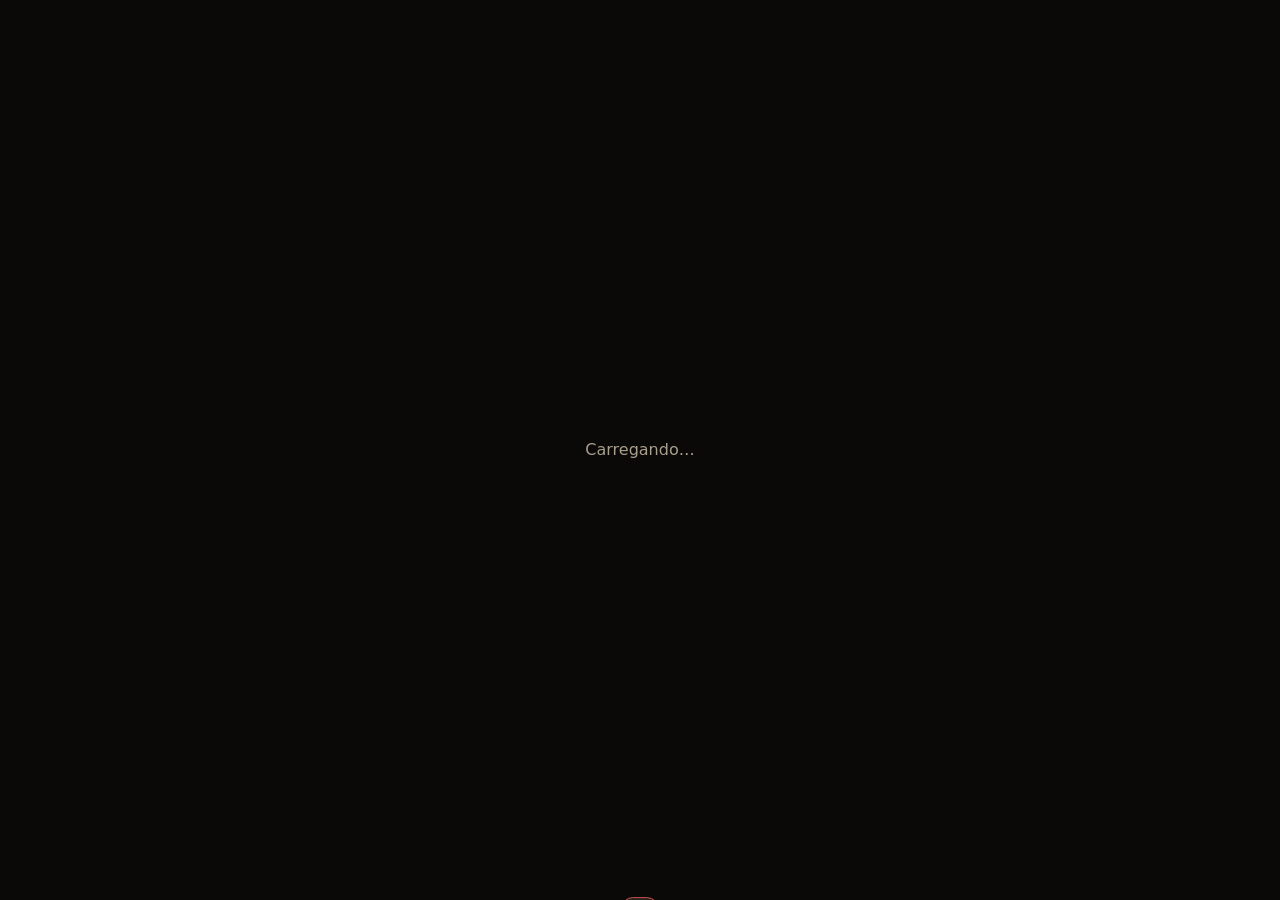
==== commit ebd7d1be: "Add files via upload" ====
--- a/index.html
+++ b/index.html
@@ -1,402 +1,67 @@
 <!DOCTYPE html>
 <html lang="pt-BR">
 <head>
-<link rel="icon" href="assets/img/logo.png">
-<meta name="description" content="Barbearia: corte, degradê e barba com agendamento online e planos mensais.">
-<script>/* links dos e-mails/Google que caem na raiz seguem para o sistema */if(/[?&](token_hash|code|error_description)=/.test(location.search)){location.replace("app/"+location.search)}</script>
 <meta charset="utf-8">
-<meta name="viewport" content="width=device-width, initial-scale=1, viewport-fit=cover">
-<title>Barbearia</title>
-<link href="https://fonts.googleapis.com/css2?family=Big+Shoulders+Display:wght@700;900&family=Instrument+Sans:wght@400;500;600&display=swap" rel="stylesheet">
-<style>
-:root{--ink:#16120f;--bone:#ece4d6;--oxblood:#8a2a22;--brass:#c49a4a;--hair:#2a1a12;--skin:#d9a982;
---gut:max(5vw,calc((100vw - 75rem)/2));
---font-d:'Big Shoulders Display','Arial Narrow',Impact,sans-serif;--font-b:'Instrument Sans',system-ui,sans-serif}
-*{box-sizing:border-box;margin:0;padding:0}
-html{scroll-behavior:auto;-webkit-text-size-adjust:100%}
-body{background:var(--ink);color:var(--bone);font-family:var(--font-b);line-height:1.6;overflow-x:hidden}
-nav{position:fixed;inset:0 0 auto 0;z-index:20;display:flex;justify-content:space-between;align-items:center;padding:calc(18px + env(safe-area-inset-top,0px)) var(--gut) 18px;background:linear-gradient(#16120fcc,transparent)}
-.nav-logo{display:block;line-height:0}.nav-logo img{height:46px;width:auto;display:block}
-nav b{font-family:var(--font-d);font-size:1.7rem;letter-spacing:.06em}
-nav a.btn{padding:.55rem 1.2rem}
-.btn{display:inline-block;background:var(--brass);color:var(--ink);font-weight:600;text-decoration:none;padding:.9rem 1.8rem;border-radius:2px}
-.btn:focus-visible{outline:3px solid var(--bone);outline-offset:3px}
-.hero{position:relative;height:100vh;height:100svh;min-height:32rem;display:flex;align-items:flex-end;overflow:hidden}
-.hero video{position:absolute;inset:0;width:100%;height:100%;object-fit:cover}
-.hero::after{content:"";position:absolute;inset:0;background:linear-gradient(to top,var(--ink) 4%,#16120f66 45%,#16120f33)}
-.hero .in{position:relative;z-index:2;padding:0 var(--gut) clamp(2rem,9vh,6rem);width:100%}
-.hero h1{font-family:var(--font-d);font-weight:900;font-size:clamp(4rem,min(17vw,24vh),12rem);line-height:.85;letter-spacing:.01em}
-.hero p{font-size:1.15rem;max-width:34ch;margin:1.2rem 0 1.8rem;color:#e3d9c8}
-.port{background:linear-gradient(rgba(14,10,8,.18),rgba(14,10,8,.32)),url(assets/img/tijolos.jpg) center/cover no-repeat;background-color:#120d0a;color:var(--bone);padding:clamp(4rem,12vh,8rem) var(--gut);display:flex;align-items:center;justify-content:center;gap:clamp(2rem,7vw,7rem);flex-wrap:wrap;min-height:100vh;min-height:100svh}
-.port{position:relative}
-.port::before{content:"";position:absolute;left:0;right:0;top:0;height:clamp(6rem,24vh,15rem);background:linear-gradient(var(--ink),rgba(22,18,15,0));pointer-events:none;z-index:0}
-.port::after{content:"";position:absolute;left:0;right:0;bottom:0;height:clamp(6rem,24vh,15rem);background:linear-gradient(rgba(22,18,15,0),var(--ink));pointer-events:none;z-index:0}
-.port>*{position:relative;z-index:1}
-.hero-dim{position:absolute;inset:0;background:var(--ink);opacity:0;z-index:1;pointer-events:none}
-.port-text{max-width:28ch}
-.port-text h2{font-family:var(--font-d);font-weight:900;font-size:clamp(2.6rem,6vw,5rem);line-height:.92}
-.port-text p{margin-top:1rem;color:#e3d9c8}
-.port-count{margin-top:1.4rem;font:700 1.6rem var(--font-d);letter-spacing:.05em;color:#fff}
-.deck{position:relative;width:min(78vw,clamp(17rem,28vw,24rem));aspect-ratio:3/4.2;touch-action:pan-y;outline:none}
-.deck:focus-visible{outline:3px solid var(--bone);outline-offset:12px;border-radius:22px}
-.card{position:absolute;inset:0;border-radius:20px;overflow:hidden;background:#222;box-shadow:0 22px 48px #000000a6;cursor:grab;user-select:none;-webkit-user-select:none;touch-action:pan-y;will-change:transform}
-.card:active{cursor:grabbing}
-.card img{width:100%;height:100%;object-fit:cover;pointer-events:none;-webkit-user-drag:none}
-.card::after{content:"";position:absolute;inset:0;background:linear-gradient(to top,#16120fea 2%,#16120f00 48%);pointer-events:none}
-.cap{position:absolute;left:18px;right:18px;bottom:16px;z-index:2;color:var(--bone);pointer-events:none}
-.cap h3{font-family:var(--font-d);font-weight:900;font-size:2rem;line-height:1}
-.cap p{font-size:.92rem;opacity:.85}
-.stamp{position:absolute;top:22px;z-index:3;font:900 1.7rem var(--font-d);letter-spacing:.06em;padding:.1rem .7rem;border:3px solid;border-radius:6px;opacity:0;pointer-events:none}
-.stamp.yes{left:18px;color:#e3b85a;transform:rotate(-12deg)}
-.stamp.no{right:18px;color:#ec6a5e;transform:rotate(12deg)}
-.acts{position:absolute;left:0;right:0;top:calc(100% + 28px);display:flex;justify-content:center;gap:22px}
-.acts button{width:60px;height:60px;border-radius:50%;border:2px solid var(--bone);background:#16120f66;color:var(--bone);font-size:1.5rem;cursor:pointer;transition:background .2s,color .2s}
-.acts button:hover{background:var(--bone);color:var(--ink)}
-.acts button:focus-visible{outline:3px solid var(--brass);outline-offset:3px}
-.acts .yes{border-color:var(--brass);color:var(--brass)}
-.acts .yes:hover{background:var(--brass);color:var(--ink)}
-.port-deck{padding-bottom:110px}
-.tour{position:relative;height:100vh;height:100svh;min-height:32rem;overflow:hidden;background:var(--ink)}
-.tour-view{position:absolute;inset:0;will-change:transform,clip-path;transform-origin:50% 50%}
-.tour canvas{position:absolute;inset:0;width:100%;height:100%;display:block}
-.t-shade{position:absolute;inset:0;pointer-events:none;background:radial-gradient(ellipse at 50% 55%,transparent 55%,rgba(14,12,8,.5)),linear-gradient(to top,rgba(14,12,8,.78) 0%,rgba(14,12,8,0) 40%),linear-gradient(to bottom,rgba(14,12,8,.55),rgba(14,12,8,0) 28%)}
-.t-fade{position:absolute;inset:0;background:var(--ink);opacity:1;pointer-events:none}
-.t-title,.t-cap{position:absolute;left:var(--gut);top:calc(env(safe-area-inset-top,0px) + 13vh);max-width:min(32rem,70vw);pointer-events:none}
-.t-title h2{font:900 clamp(2.4rem,6.5vw,5rem)/.92 var(--font-d);margin:0 0 .75rem}
-.t-title p,.t-cap p{color:#e3d9c8;font-size:clamp(.9rem,1.8vw,1.15rem);line-height:1.5}
-.t-cap{opacity:0}
-.t-cap small{display:block;font:600 .75rem var(--font-b);letter-spacing:.14em;text-transform:uppercase;color:var(--brass);margin-bottom:.4rem}
-.t-cap h3{font:900 clamp(1.9rem,4vw,2.9rem)/1 var(--font-d);margin:0 0 .5rem}
-.rail{position:absolute;right:var(--gut);top:22vh;bottom:12vh;width:2px;background:#ece4d633}
-.rail i{position:absolute;left:-5px;top:0;width:12px;height:12px;border-radius:50%;background:var(--brass);box-shadow:0 0 12px var(--brass);will-change:top}
-.sec{padding:clamp(4rem,14vh,9rem) var(--gut)}
-.sec h2{font-family:var(--font-d);font-weight:900;font-size:clamp(2.4rem,6vw,4.5rem);line-height:.95;margin-bottom:2.5rem}
-.sec.plans-sec{position:relative;isolation:isolate;padding-top:clamp(4rem,12vh,8rem);background:linear-gradient(rgba(22,18,15,.52),rgba(22,18,15,.7)),url(assets/img/planos-fundo.jpg) center/cover no-repeat;background-color:#1a1511}
-.plans-sec::before{content:"";position:absolute;left:0;right:0;top:0;height:clamp(5rem,20vh,12rem);background:linear-gradient(var(--ink),rgba(22,18,15,0));pointer-events:none;z-index:-1}
-.plans-sec::after{content:"";position:absolute;left:0;right:0;bottom:0;height:clamp(4rem,14vh,9rem);background:linear-gradient(rgba(11,9,7,0),#0b0907);pointer-events:none;z-index:-1}
-.plans{display:grid;grid-template-columns:repeat(auto-fit,minmax(15.5rem,1fr));gap:clamp(1.4rem,3vw,2.4rem);align-items:stretch;max-width:68rem}
-/* estilo "vidro" (Uiverse.io · joe-watson-sbf) adaptado */
-.plan-wrap{position:relative;color:#fff;display:flex}
-.plan-wrap::before,.plan-wrap::after{content:"";background-color:#fab5704c;position:absolute;pointer-events:none}
-.plan-wrap::before{border-radius:50%;width:6rem;height:6rem;top:30%;right:7%}
-.plan-wrap::after{height:3rem;top:8%;right:5%;border:1px solid}
-.plan-wrap:nth-child(2)::before{top:58%;right:auto;left:6%}
-.plan-wrap:nth-child(2)::after{top:auto;bottom:6%;right:9%}
-.plan-wrap:nth-child(3)::before{width:7.5rem;height:7.5rem;top:18%;right:4%}
-.plan{position:relative;z-index:1;width:100%;display:flex;flex-direction:column;justify-content:space-between;gap:1.4rem;padding:1.6rem 1.4rem;background-color:rgba(255,255,255,.074);border:1px solid rgba(255,255,255,.222);-webkit-backdrop-filter:blur(20px);backdrop-filter:blur(20px);border-radius:.7rem;transition:all ease .3s}
-.plan:hover{box-shadow:0 0 20px 1px #ffbb763f;border:1px solid rgba(255,255,255,.454);transform:translateY(-6px)}
-.plan .title{font:500 1.9rem/1.1 var(--font-d);letter-spacing:.1em;text-transform:uppercase}
-.plan .price{font:900 4.2rem/1 var(--font-d);margin:.8rem 0 .15rem}
-.plan .price small{font-size:1.4rem;font-weight:700;letter-spacing:.06em;margin-right:.3rem}
-.plan .per{font-size:.8rem;font-weight:300;letter-spacing:.1em;text-transform:uppercase;opacity:.85}
-.plan ul{list-style:none;margin:0}
-.plan li{padding:.55rem 0;border-top:1px solid rgba(255,255,255,.18);font-size:.92rem;font-weight:300;letter-spacing:.06em}
-.plan li strong{font-weight:600}
-.plan .btn{text-align:center;background:rgba(250,181,112,.92);color:var(--ink);font-weight:600;letter-spacing:.04em}
-.plan .btn:hover{background:#fff}
-footer{background:#0b0907;color:var(--bone)}
-.foot-cta{text-align:center;padding:clamp(4rem,12vh,8rem) var(--gut) clamp(3rem,9vh,6rem)}
-.foot-cta h2{font-family:var(--font-d);font-weight:900;font-size:clamp(2.6rem,8vw,6rem);line-height:.9;margin-bottom:1.6rem}
-.foot-cta .btn{background:var(--bone)}
-.foot-cta small{display:block;margin-top:2.5rem;opacity:.7}
-.foot-main{border-top:1px solid #ece4d61f;padding:clamp(2.5rem,7vh,4rem) var(--gut);display:grid;grid-template-columns:repeat(auto-fit,minmax(14rem,1fr));gap:2.4rem}
-.foot-main h3{font:600 .8rem var(--font-b);letter-spacing:.16em;text-transform:uppercase;color:var(--brass);margin-bottom:1rem}
-.foot-main p{color:#cfc5b4;font-size:.95rem;max-width:30ch}
-.foot-brand b{display:block;font:900 2rem/1 var(--font-d);letter-spacing:.06em;margin-bottom:.8rem}
-.foot-list{list-style:none;display:grid;gap:.7rem}
-.foot-list a{display:inline-flex;align-items:center;gap:.65rem;color:var(--bone);text-decoration:none;font-size:.95rem;overflow-wrap:anywhere}
-.foot-list a:hover{color:var(--brass)}
-.foot-list a:focus-visible,.foot-legal a:focus-visible,.foot-legal button:focus-visible{outline:2px solid var(--brass);outline-offset:3px}
-.foot-list svg{width:1.25rem;height:1.25rem;flex:none}
-.foot-legal{border-top:1px solid #ece4d61f;padding:1.2rem var(--gut) calc(1.2rem + env(safe-area-inset-bottom,0px));display:flex;flex-wrap:wrap;gap:.8rem 1.6rem;justify-content:space-between;align-items:center;font-size:.85rem;color:#a99f8f}
-.foot-legal button{background:none;border:0;padding:0;font:inherit;color:var(--bone);text-decoration:underline;text-underline-offset:3px;cursor:pointer}
-.foot-legal button:hover{color:var(--brass)}
-dialog.privacy{margin:auto;width:min(42rem,92vw);max-height:86vh;border:1px solid #ece4d633;border-radius:.7rem;background:#14100d;color:var(--bone);padding:0;overflow:hidden}
-dialog.privacy::backdrop{background:rgba(0,0,0,.72)}
-.pv-head{display:flex;justify-content:space-between;align-items:center;padding:1.1rem 1.4rem;border-bottom:1px solid #ece4d61f}
-.pv-head h2{font:900 1.8rem/1 var(--font-d)}
-.pv-head button{background:none;border:1px solid #ece4d655;color:var(--bone);border-radius:50%;width:2.3rem;height:2.3rem;font-size:1.1rem;cursor:pointer}
-.pv-body{padding:1.2rem 1.4rem 1.6rem;overflow:auto;max-height:calc(86vh - 4.5rem);font-size:.95rem;color:#d6ccbb}
-.pv-body h3{font:700 1.05rem var(--font-b);color:var(--bone);margin:1.2rem 0 .4rem}
-.pv-body p,.pv-body li{margin-bottom:.5rem}
-.pv-body ul{padding-left:1.2rem}
-.plans-note{margin-top:2rem;font-size:.95rem;font-weight:300;letter-spacing:.04em;color:#f0e8da;max-width:60ch}
-.svc{display:grid;grid-template-columns:repeat(auto-fit,minmax(240px,1fr));gap:2.2rem}
-.svc div{border-top:2px solid var(--brass);padding-top:1rem}
-.svc h3{font-family:var(--font-d);font-size:1.9rem}
-.svc span{color:var(--brass);font-weight:600}
-.svc p{color:#cfc5b4;margin-top:.4rem}
-@media(max-width:48rem){.port{flex-direction:column;text-align:center}.port-text{max-width:none}}
-@media(max-height:38rem){.port{min-height:0}.deck{width:min(70vw,15rem)}}
-@media(min-width:90rem){.hero p{font-size:1.3rem}}
-@media(prefers-reduced-motion:reduce){html{scroll-behavior:auto}}
-</style>
+<meta name="viewport" content="width=device-width, initial-scale=1">
+<meta name="robots" content="noindex">
+<meta name="theme-color" content="#0b0907">
+<title>Barbearia · Área do cliente</title>
+<link rel="icon" href="../assets/img/logo.png">
+<link rel="stylesheet" href="app.css">
 </head>
 <body>
-<nav><a class="nav-logo" href="#" aria-label="Barbearia"><img src="assets/img/logo.png" alt="Barbearia" width="46" height="46"></a><a class="btn" href="app/?go=agendar">Agendar</a></nav>
+<div id="boot" class="boot"><img src="../assets/img/logo.png" alt="" onerror="this.remove()"><p>Carregando…</p></div>
 
-<header class="hero">
-<video autoplay muted loop playsinline preload="metadata" aria-hidden="true" src="assets/video/hero.mp4"></video>
-<div class="hero-dim"></div>
-<div class="in">
-<h1>Barbearia</h1>
-<p>Corte, degradê e barba feitos com calma, no tempo que o seu visual pede.</p>
-<a class="btn" href="app/?go=agendar">Agendar horário</a>
+<!-- Login e cadastro -->
+<div id="auth" hidden>
+  <main class="wrap">
+    <a class="logo" href="../"><img src="../assets/img/logo.png" alt="Barbearia" onerror="this.replaceWith(Object.assign(document.createElement('b'),{textContent:'BARBEARIA'}))"></a>
+    <p class="muted center">Entre ou crie sua conta para agendar</p>
+    <section id="view-login" class="card" hidden>
+      <div class="tabs" role="group" aria-label="Escolha">
+        <button type="button" id="tab-entrar" aria-pressed="true">Entrar</button>
+        <button type="button" id="tab-criar" aria-pressed="false">Criar conta</button>
+      </div>
+      <button type="button" id="btn-google" class="btn ghost">Entrar com Google</button>
+      <div class="sep">ou com e-mail</div>
+      <form id="form-email" class="form" novalidate>
+        <label id="lbl-nome" hidden>Nome completo<input id="nome" autocomplete="name"></label>
+        <label>E-mail<input id="email" type="email" autocomplete="email"></label>
+        <label>Senha<input id="senha" type="password" autocomplete="current-password"><small id="dica" class="muted" hidden>Use pelo menos 8 caracteres.</small></label>
+        <button id="btn-enviar" class="btn">Entrar</button>
+      </form>
+      <button type="button" id="btn-esqueci" class="link">Esqueci minha senha</button>
+    </section>
+    <section id="view-recovery" class="card" hidden>
+      <h2>Criar nova senha</h2>
+      <form id="form-recovery" class="form" novalidate>
+        <label>Nova senha<input id="nova" type="password" autocomplete="new-password"><small class="muted">Use pelo menos 8 caracteres.</small></label>
+        <button class="btn">Salvar nova senha</button>
+      </form>
+    </section>
+    <p class="center"><a class="muted small" href="../">← Voltar ao site</a></p>
+  </main>
 </div>
-</header>
 
-<section class="port" id="portfolio">
-<div class="port-text">
-<h2>Trabalhos em destaque</h2>
-<p>Explore alguns dos nossos cortes e acabamentos. Deslize para conhecer cada detalhe do nosso trabalho.</p>
-<div class="port-count" id="count" aria-live="polite">1 / 5</div>
+<!-- Painel (depois do login) -->
+<div id="shell" hidden>
+  <header class="top">
+    <button id="menu-btn" class="icon" aria-label="Abrir menu"><svg viewBox="0 0 24 24" fill="none" stroke="currentColor" stroke-width="2" stroke-linecap="round"><path d="M4 7h16M4 12h16M4 17h16"/></svg></button>
+    <a class="brand" href="../"><img src="../assets/img/logo.png" alt="Barbearia" onerror="this.replaceWith(Object.assign(document.createElement('b'),{textContent:'BARBEARIA'}))"></a>
+    <span class="who-mini" id="who"></span>
+  </header>
+  <div id="scrim"></div>
+  <aside id="side">
+    <div class="me"><b id="who2"></b><small id="who-role"></small></div>
+    <nav id="nav" aria-label="Menu principal"></nav>
+    <div class="side-foot"><a class="muted small" href="../">← Voltar ao site</a><button id="logout" class="btn ghost sm">Sair</button></div>
+  </aside>
+  <main id="view" tabindex="-1"></main>
 </div>
-<div class="port-deck">
-<div class="deck" id="deck" tabindex="0" role="group" aria-label="Galeria de cortes. Use as setas do teclado para passar."></div>
-<div class="acts" style="position:relative;top:auto;margin-top:28px">
-<button class="no" id="btnNo" aria-label="Passar para o próximo corte">✕</button>
-<button class="yes" id="btnYes" aria-label="Curtir e ir para o próximo corte">♥</button>
-</div>
-</div>
-</section>
+<div id="toast" role="status" aria-live="polite"></div>
 
-<section class="tour" id="cut" aria-label="Conheça o espaço da barbearia">
-<div class="tour-view" id="tview"><canvas id="tcv" role="img" aria-label="Passeio pelo interior da barbearia"></canvas></div>
-<div class="t-shade"></div>
-<div class="t-title" id="ttitle"><h2>Conheça o espaço</h2><p>Role a página para caminhar pela barbearia.</p></div>
-<div class="t-cap" id="tcap" aria-live="polite"><small></small><h3></h3><p></p></div>
-<div class="t-fade" id="tfade"></div>
-<div class="rail" aria-hidden="true"><i id="dot"></i></div>
-</section>
-
-<section class="sec">
-<h2>O que fazemos</h2>
-<div class="svc">
-<div><h3>Corte</h3><span>Tesoura e máquina</span><p>Acabamento limpo, pensado para o formato do seu rosto.</p></div>
-<div><h3>Degradê</h3><span>Do zero ao navalhado</span><p>Transição suave, sem falhas, do jeito que você pedir.</p></div>
-<div><h3>Barba</h3><span>Toalha quente</span><p>Alinhamento, hidratação e navalha para fechar o serviço.</p></div>
-</div>
-</section>
-
-<section class="sec plans-sec" id="planos">
-<h2>Planos mensais</h2>
-<div class="plans">
-<div class="plan-wrap"><div class="plan">
-<div><div class="title">Plano 2 visitas</div><div class="price"><small>R$</small>60</div><div class="per">por mês</div></div>
-<ul><li><strong>2 cortes</strong> por mês</li><li>Barba em todas as visitas</li></ul>
-<a class="btn" href="app/?go=planos&plano=2">Quero este plano</a></div></div>
-<div class="plan-wrap"><div class="plan">
-<div><div class="title">Plano 3 visitas</div><div class="price"><small>R$</small>110</div><div class="per">por mês</div></div>
-<ul><li><strong>3 cortes</strong> por mês</li><li>Barba em todas as visitas</li></ul>
-<a class="btn" href="app/?go=planos&plano=3">Quero este plano</a></div></div>
-<div class="plan-wrap"><div class="plan">
-<div><div class="title">Plano 4 visitas</div><div class="price"><small>R$</small>150</div><div class="per">por mês</div></div>
-<ul><li><strong>4 cortes</strong> por mês</li><li>Barba em todas as visitas</li></ul>
-<a class="btn" href="app/?go=planos&plano=4">Quero este plano</a></div></div>
-</div>
-<p class="plans-note">Todos os demais serviços não estão inclusos no plano.</p>
-</section>
-
-<footer id="contato">
-<div class="foot-cta">
-<h2>Sua cadeira está esperando.</h2>
-<a class="btn" href="app/?go=agendar">Agendar meu horário</a>
-<small>Barbearia · Rua Exemplo, 123 · Seg a Sáb, 9h às 19h</small>
-</div>
-<div class="foot-main">
-<div class="foot-brand"><b>Barbearia</b><p>Corte, degradê e barba feitos com calma, no tempo que o seu visual pede.</p></div>
-<div><h3>Contatos</h3><ul class="foot-list">
-<li><a href="https://wa.me/5500000000000" target="_blank" rel="noopener"><svg viewBox="0 0 24 24" fill="none" stroke="currentColor" stroke-width="1.8" stroke-linecap="round" stroke-linejoin="round" aria-hidden="true"><path d="M20 11.5a8.5 8.5 0 0 1-12.6 7.4L3 20l1.2-4.2A8.5 8.5 0 1 1 20 11.5z"/><path d="M9 8.6c0 3 3 6 6 6l1.2-1.3-2-1-1 .6c-.8-.4-1.6-1.2-2-2l.6-1-1-2z"/></svg>(00) 00000-0000</a></li>
-<li><a href="mailto:contato@barbearia.com.br"><svg viewBox="0 0 24 24" fill="none" stroke="currentColor" stroke-width="1.8" stroke-linecap="round" stroke-linejoin="round" aria-hidden="true"><rect x="3" y="5" width="18" height="14" rx="2"/><path d="M3.5 7l8.5 6 8.5-6"/></svg>contato@barbearia.com.br</a></li>
-<li><a href="https://instagram.com/barbearia" target="_blank" rel="noopener"><svg viewBox="0 0 24 24" fill="none" stroke="currentColor" stroke-width="1.8" stroke-linecap="round" stroke-linejoin="round" aria-hidden="true"><rect x="3.5" y="3.5" width="17" height="17" rx="5"/><circle cx="12" cy="12" r="4"/><circle cx="17.2" cy="6.8" r=".6" fill="currentColor"/></svg>@barbearia</a></li>
-</ul></div>
-<div><h3>Atendimento</h3><p>Rua Exemplo, 123<br>Segunda a sábado, das 9h às 19h</p></div>
-</div>
-<div class="foot-legal"><span>© 2026 Barbearia. Todos os direitos reservados.</span><button type="button" id="openPrivacy" aria-haspopup="dialog">Política de privacidade</button></div>
-</footer>
-<dialog class="privacy" id="privacy" aria-labelledby="pvTitle">
-<div class="pv-head"><h2 id="pvTitle">Política de privacidade</h2><button type="button" id="closePrivacy" aria-label="Fechar">✕</button></div>
-<div class="pv-body">
-<p>Atualizada em 31/10/2026. Esta política explica como a Barbearia trata dados pessoais, em linha com a Lei Geral de Proteção de Dados (Lei nº 13.709/2018, a LGPD).</p>
-<h3>1. Quais dados coletamos</h3>
-<p>Este site não tem formulários nem cadastro. Só recebemos dados que você mesmo envia ao nos chamar pelo WhatsApp, e-mail ou Instagram, como nome, telefone e o horário desejado.</p>
-<h3>2. Para que usamos</h3>
-<ul><li>Responder mensagens e agendar atendimentos.</li><li>Confirmar, remarcar ou cancelar horários e planos mensais.</li><li>Cumprir obrigações legais e fiscais.</li></ul>
-<h3>3. Compartilhamento</h3>
-<p>Não vendemos seus dados. Eles podem ser tratados pelas plataformas que você escolhe para falar conosco (WhatsApp, e-mail e Instagram), cada uma com sua própria política.</p>
-<h3>4. Cookies e rastreamento</h3>
-<p>Esta página não usa cookies próprios nem ferramentas de rastreamento. Se isso mudar, esta política será atualizada.</p>
-<h3>5. Por quanto tempo guardamos</h3>
-<p>Mantemos os dados apenas pelo tempo necessário para o atendimento e para cumprir obrigações legais.</p>
-<h3>6. Seus direitos</h3>
-<p>Você pode pedir a confirmação do tratamento, acesso, correção, anonimização ou exclusão dos seus dados, entre outros direitos previstos no art. 18 da LGPD.</p>
-<h3>7. Contato</h3>
-<p>Para exercer seus direitos ou tirar dúvidas, escreva para contato@barbearia.com.br.</p>
-</div>
-</dialog>
-
-<script src="https://cdnjs.cloudflare.com/ajax/libs/gsap/3.12.5/gsap.min.js"></script>
-<script src="https://cdnjs.cloudflare.com/ajax/libs/gsap/3.12.5/ScrollTrigger.min.js"></script>
-<script>
-(function(){
-const IMGS=["assets/img/cortes/corte-1.jpg","assets/img/cortes/corte-2.jpg","assets/img/cortes/corte-3.jpg","assets/img/cortes/corte-4.jpg","assets/img/cortes/corte-5.jpg"];
-const cuts=[
- {t:"Taper texturizado",d:"Topo longo com movimento, laterais em degradê suave",s:IMGS[0]},
- {t:"Low fade curto",d:"Degradê baixo, topo curto e barba desenhada",s:IMGS[1]},
- {t:"Afro com degradê",d:"Volume natural no topo, transição limpa nas laterais",s:IMGS[2]},
- {t:"High fade",d:"Degradê alto, topo texturizado e acabamento navalhado",s:IMGS[3]},
- {t:"Buzz com skin fade",d:"Máquina baixa, contorno marcado e visual limpo",s:IMGS[4]}
-];
-const deck=document.getElementById('deck'),count=document.getElementById('count'),n=cuts.length;
-let idx=0,busy=false;
-const cards=cuts.map(c=>{
-  const el=document.createElement('div');el.className='card';
-  el.innerHTML='<img alt="'+c.t+'" draggable="false" src="'+c.s+'"><span class="stamp yes">CURTI</span><span class="stamp no">PASSA</span><div class="cap"><h3>'+c.t+'</h3><p>'+c.d+'</p></div>';
-  deck.appendChild(el);return el;
-});
-function layout(anim){
-  cards.forEach((el,k)=>{
-    const o=(k-idx+n)%n;
-    const vars=o<3?{x:0,rotation:0,scale:1-o*0.05,y:o*14,opacity:o===2?.7:1}:{x:0,rotation:0,scale:.85,y:28,opacity:0};
-    el.style.zIndex=n-o;el.style.pointerEvents=o===0?'auto':'none';
-    el.querySelectorAll('.stamp').forEach(s=>s.style.opacity=0);
-    if(anim&&o<3)gsap.to(el,{...vars,duration:.45,ease:"back.out(1.4)"});else gsap.set(el,vars);
-  });
-  count.textContent=(idx+1)+" / "+n;
-}
-function fling(dir){
-  if(busy)return;busy=true;
-  const el=cards[idx];
-  el.querySelector(dir>0?'.stamp.yes':'.stamp.no').style.opacity=1;
-  gsap.to(el,{x:dir*window.innerWidth*0.9,rotation:dir*28,opacity:0,duration:.42,ease:"power2.in",onComplete:()=>{idx=(idx+1)%n;busy=false;layout(true)}});
-}
-let sx=0,sy=0,dx=0,drag=false,t0=0;
-deck.addEventListener('pointerdown',e=>{
-  const el=cards[idx];if(busy||!el.contains(e.target))return;
-  drag=true;sx=e.clientX;dx=0;t0=performance.now();el.setPointerCapture(e.pointerId);gsap.killTweensOf(el);
-});
-deck.addEventListener('pointermove',e=>{
-  if(!drag)return;const el=cards[idx];dx=e.clientX-sx;
-  gsap.set(el,{x:dx,rotation:dx/16,y:Math.abs(dx)*-0.04});
-  el.querySelector('.stamp.yes').style.opacity=Math.min(Math.max(dx/110,0),1);
-  el.querySelector('.stamp.no').style.opacity=Math.min(Math.max(-dx/110,0),1);
-});
-function end(){
-  if(!drag)return;drag=false;
-  const vel=Math.abs(dx)/(performance.now()-t0+1);
-  if(Math.abs(dx)>110||(vel>.6&&Math.abs(dx)>40))fling(dx>0?1:-1);
-  else{const el=cards[idx];gsap.to(el,{x:0,y:0,rotation:0,duration:.6,ease:"elastic.out(1,.55)"});el.querySelectorAll('.stamp').forEach(s=>s.style.opacity=0)}
-}
-deck.addEventListener('pointerup',end);deck.addEventListener('pointercancel',end);
-deck.addEventListener('keydown',e=>{if(e.key==='ArrowRight')fling(1);if(e.key==='ArrowLeft')fling(-1)});
-document.getElementById('btnYes').onclick=()=>fling(1);
-document.getElementById('btnNo').onclick=()=>fling(-1);
-layout(false);
-})();
-</script>
-<script>
-gsap.registerPlugin(ScrollTrigger);
-ScrollTrigger.config({ignoreMobileResize:true});
-const reduce=matchMedia('(prefers-reduced-motion: reduce)').matches;
-// Transição hero -> Trabalhos em destaque
-if(!reduce){
-  gsap.timeline({defaults:{ease:'none'},scrollTrigger:{trigger:'.hero',start:'top top',end:'bottom top',scrub:true,invalidateOnRefresh:true}})
-    .to('.hero video',{scale:1.18,yPercent:8},0)
-    .to('.hero .in',{yPercent:-35,opacity:0},0)
-    .to('.hero-dim',{opacity:1},0.4);
-  gsap.from('.port-text > *',{y:40,opacity:0,duration:.8,stagger:.12,ease:'power3.out',
-    scrollTrigger:{trigger:'#portfolio',start:'top 65%',toggleActions:'play none none reverse'}});
-  gsap.from('.port-deck',{y:90,opacity:0,scale:.93,duration:1,ease:'power3.out',
-    scrollTrigger:{trigger:'#portfolio',start:'top 60%',toggleActions:'play none none reverse'}});
-}
-// Rolagem suave para âncoras (o CSS fica em "auto" para não brigar com o pin)
-document.querySelectorAll('a[href^="#"]').forEach(a=>a.addEventListener('click',e=>{
-  const h=a.getAttribute('href');if(!h||h.length<2||h.startsWith('#/'))return;
-  const el=document.querySelector(h);if(!el)return;
-  e.preventDefault();el.scrollIntoView({behavior:reduce?'auto':'smooth'});
-}));
-const FR=Array.from({length:120},(_,i)=>"assets/tour/frame-"+String(i+1).padStart(3,"0")+".webp");
-const stops=[
- {at:.10,t:'Balcão e espelhos',d:'Bancada em madeira com espelhos emoldurados, plantas e luminárias pendentes ao longo da parede.'},
- {at:.22,t:'Cadeiras e vitrine',d:'Cadeiras de barbeiro em couro preto, piso polido e uma vitrine ampla que traz a luz da rua para dentro.'},
- {at:.46,t:'Sala de espera',d:'Sofá chesterfield, mesa de centro, parede de retratos emoldurados e plantas para quem aguarda.'},
- {at:.78,t:'Cantinho de espera',d:'Painel ripado de madeira e poltronas de couro encostadas na lateral, com iluminação de apoio.'}
-];
-const N=FR.length,sec=document.getElementById('cut'),view=document.getElementById('tview'),cv=document.getElementById('tcv'),ctx=cv.getContext('2d',{alpha:false});
-const cap=document.getElementById('tcap'),ttl=document.getElementById('ttitle'),fade=document.getElementById('tfade');
-const kick=cap.querySelector('small'),h3=cap.querySelector('h3'),pp=cap.querySelector('p');
-const cache=new Array(N);let want=0,shown=-1,force=true;
-function load(i){if(i<0||i>=N||cache[i])return;const im=new Image();im.decoding='async';im.src=FR[i];cache[i]=im;
-  if(im.decode)im.decode().then(()=>{if(Math.abs(i-want)<=3)draw()}).catch(()=>{})}
-const ok=i=>{const m=cache[i];return !!(m&&m.complete&&m.naturalWidth)};
-function size(){const r=Math.min(devicePixelRatio||1,2);cv.width=Math.round(sec.clientWidth*r);cv.height=Math.round(sec.clientHeight*r);force=true;draw()}
-function draw(){
-  let i=want;
-  if(!ok(i)){let k=1;for(;k<10;k++){if(ok(i-k)){i-=k;break}if(ok(i+k)){i+=k;break}}if(k>=10)return}
-  if(i===shown&&!force)return;
-  const im=cache[i],W=cv.width,H=cv.height,s=Math.max(W/im.naturalWidth,H/im.naturalHeight),w=im.naturalWidth*s,h=im.naturalHeight*s;
-  ctx.drawImage(im,(W-w)/2,(H-h)/2,w,h);shown=i;force=false;
-}
-function around(c){for(let d=0;d<=10;d++){load(c+d);load(c-d)}for(let i=0;i<N;i++)if(cache[i]&&Math.abs(i-c)>26)cache[i]=null}
-for(let i=0;i<14;i++)load(i);
-size();addEventListener('resize',size);
-let target=0,cur=0,lastW=-1,cc=-2;
-function chapterFor(p){if(p<.09)return -1;let k=0;stops.forEach((s,i)=>{if(p>=s.at)k=i});return k}
-function setChapter(k){
-  if(k===cc)return;cc=k;
-  gsap.to(ttl,{opacity:k<0?1:0,y:k<0?0:-12,duration:.35,overwrite:'auto'});
-  gsap.to(cap,{opacity:0,y:8,duration:.2,overwrite:'auto',onComplete:()=>{
-    if(cc<0||cc!==k)return;
-    kick.textContent='Ponto '+(k+1)+' de '+stops.length;h3.textContent=stops[k].t;pp.textContent=stops[k].d;
-    gsap.fromTo(cap,{opacity:0,y:12},{opacity:1,y:0,duration:.45,ease:'power2.out',overwrite:'auto'});
-  }});
-}
-const tick=()=>{
-  cur+=(target-cur)*0.2;
-  const w=Math.round(cur*(N-1));
-  if(w!==lastW){lastW=w;want=w;around(w);draw()}
-  setChapter(chapterFor(target));
-};
-if(reduce){
-  fade.style.opacity=0;want=Math.round(N*0.4);load(want);cache[want].decode&&cache[want].decode().then(draw).catch(()=>{});
-  ttl.style.opacity=1;
-}else{
-  const tl=gsap.timeline({
-    defaults:{ease:'none'},
-    scrollTrigger:{trigger:'#cut',start:'top top',end:()=>"+="+Math.round(innerHeight*3.2),pin:true,scrub:0.6,anticipatePin:1,invalidateOnRefresh:true,
-      onToggle:s=>{if(s.isActive){gsap.ticker.add(tick)}else{gsap.ticker.remove(tick)}},
-      onUpdate:s=>{target=s.progress}}
-  });
-  tl
-   // entrada suave: nasce do preto da seção anterior e a moldura se abre até a tela cheia
-   .fromTo(fade,{opacity:1},{opacity:0,duration:.08,ease:'power1.out'},0)
-   .fromTo(view,{clipPath:'inset(14% 10% 14% 10% round 12px)',scale:1.12},{clipPath:'inset(0% 0% 0% 0% round 0px)',scale:1,duration:.1,ease:'power2.out'},0)
-   .to(view,{scale:1.06,duration:.78},.1)
-   // saída suave: escurece até o preto da seção seguinte
-   .to(fade,{opacity:1,duration:.1,ease:'power1.in'},.9)
-   .fromTo('#dot',{top:'0%'},{top:'calc(100% - 12px)',duration:1},0);
-  // preenche os primeiros quadros assim que a seção estiver perto
-  ScrollTrigger.create({trigger:'#cut',start:'top bottom+=800',once:true,onEnter:()=>{for(let i=0;i<30;i++)load(i)}});
-  // revelação suave da seção seguinte (serviços) — criada depois do pin para calcular a posição certa
-  gsap.from('.sec:not(.plans-sec) h2',{y:40,opacity:0,duration:.8,ease:'power3.out',
-    scrollTrigger:{trigger:'.sec:not(.plans-sec)',start:'top 78%',toggleActions:'play none none reverse'}});
-  gsap.from('.plan-wrap',{y:70,opacity:0,duration:.9,stagger:.15,ease:'power3.out',
-    scrollTrigger:{trigger:'.plans',start:'top 85%',toggleActions:'play none none reverse'}});
-  gsap.from('.svc > div',{y:60,opacity:0,duration:.8,stagger:.15,ease:'power3.out',
-    scrollTrigger:{trigger:'.svc',start:'top 88%',toggleActions:'play none none reverse'}});
-}
-// Recalcula posições quando fontes e página terminam de carregar (evita seções desalinhadas)
-addEventListener('load',()=>ScrollTrigger.refresh());
-if(document.fonts&&document.fonts.ready)document.fonts.ready.then(()=>ScrollTrigger.refresh());
-</script>
-<script>
-(function(){
-const d=document.getElementById('privacy'),o=document.getElementById('openPrivacy'),c=document.getElementById('closePrivacy');
-if(!d||!o)return;
-o.addEventListener('click',()=>{if(d.showModal)d.showModal();else d.setAttribute('open','')});
-c.addEventListener('click',()=>d.close());
-d.addEventListener('click',e=>{if(e.target===d)d.close()});
-})();
-</script>
+<script src="https://cdn.jsdelivr.net/npm/@supabase/supabase-js@2.49.4/dist/umd/supabase.js"></script>
+<script src="app.js"></script>
+<script src="admin.js"></script>
 </body>
 </html>
--- a/app.css
+++ b/app.css
@@ -0,0 +1,79 @@
+*{box-sizing:border-box;margin:0;padding:0}
+[hidden]{display:none!important}
+:root{--ink:#0b0907;--panel:#16120f;--panel2:#1d1814;--bone:#ece4d6;--gold:#c49a4a;--gold2:#e3b85a;--line:#ece4d626;--muted:#a99f8f;--bad:#c9574d;--good:#5aa05a;--r:.8rem}
+html{-webkit-text-size-adjust:100%}
+body{background:var(--ink);color:var(--bone);font-family:system-ui,-apple-system,"Segoe UI",Roboto,sans-serif;line-height:1.5;min-height:100vh}
+a{color:var(--gold)}
+h1{font-size:1.6rem;margin:0 0 .3rem}h2{font-size:1.25rem}h3{font-size:1.02rem;margin-bottom:.7rem}h4{margin:1rem 0 .5rem;font-size:.95rem;color:var(--muted)}
+.muted{color:var(--muted)}.small{font-size:.82rem}.center{text-align:center}.big{font-size:1.2rem;font-weight:700}.cap{text-transform:capitalize}
+button,input,select{font:inherit;color:inherit}
+:focus-visible{outline:2px solid var(--gold);outline-offset:2px}
+.boot{min-height:100vh;display:grid;place-content:center;gap:1rem;text-align:center;color:var(--muted)}.boot img{width:7rem;margin:0 auto}
+/* botões */
+.btn{display:inline-block;text-align:center;text-decoration:none;border:0;border-radius:.55rem;padding:.8rem 1.1rem;font-weight:600;cursor:pointer;background:var(--gold);color:#16120f;transition:filter .15s,transform .05s}
+.btn:hover{filter:brightness(1.08)}.btn:active{transform:translateY(1px)}
+.btn.ghost{background:transparent;color:var(--bone);border:1px solid var(--line)}.btn.ghost:hover{border-color:var(--gold)}
+.btn.sm{padding:.45rem .75rem;font-size:.85rem}.btn:disabled{opacity:.5;cursor:not-allowed}
+.link{background:none;border:0;color:var(--gold);cursor:pointer;text-decoration:underline;font-size:.9rem}
+/* login */
+.wrap{max-width:26rem;margin:0 auto;padding:2rem 1.25rem;display:grid;gap:1.1rem}
+.logo{display:block;text-align:center;text-decoration:none;color:var(--gold);font:900 2.2rem/1 "Arial Narrow",Impact,sans-serif;letter-spacing:.14em}.logo img{width:8.5rem;margin:0 auto;display:block}
+.tabs{display:grid;grid-template-columns:1fr 1fr;gap:.4rem}.tabs button{background:transparent;border:1px solid var(--line);padding:.6rem;border-radius:.5rem;cursor:pointer}
+.tabs button[aria-pressed=true]{background:var(--gold);color:#16120f;border-color:var(--gold);font-weight:600}
+.sep{text-align:center;color:var(--muted);font-size:.85rem}
+.msg{font-size:.9rem;padding:.7rem;border-radius:.5rem;background:#8a2a2233;border:1px solid #8a2a22}.msg.ok{background:#2a5a2a33;border-color:#2a5a2a}
+/* cartões e formulários */
+.card{background:var(--panel);border:1px solid var(--line);border-radius:var(--r);padding:1.15rem;margin:0 0 1rem;display:grid;gap:.7rem;align-content:start}
+.card.hl{border-color:var(--gold);box-shadow:0 0 0 1px #c49a4a55}.card.center{text-align:center;justify-items:center}
+.form,form.form{display:grid;gap:.8rem}label{display:grid;gap:.3rem;font-size:.88rem}
+input,select{background:var(--ink);border:1px solid var(--line);border-radius:.5rem;padding:.7rem;font-size:1rem;width:100%}
+input:disabled{opacity:.6}input[type=checkbox]{width:auto}
+label.check{display:flex;align-items:center;gap:.5rem;font-size:.9rem}
+.two{display:grid;grid-template-columns:repeat(auto-fit,minmax(11rem,1fr));gap:.8rem}
+.row{display:flex;gap:.5rem;align-items:center}.row.wrap{flex-wrap:wrap}.row.between{justify-content:space-between}
+.grid{display:grid;grid-template-columns:repeat(auto-fit,minmax(15rem,1fr));gap:1rem;margin-bottom:1rem}.grid .card{margin:0}
+.item{display:flex;justify-content:space-between;gap:.8rem;padding:.8rem 0;border-top:1px solid var(--line);flex-wrap:wrap}.item:first-of-type{border-top:0}
+.item .side{display:grid;gap:.4rem;justify-items:end;align-content:start}.item p{margin:.1rem 0}
+.badge{display:inline-block;padding:.15rem .6rem;border-radius:999px;font-size:.75rem;font-weight:600;background:#ece4d61a}
+.badge.ok{background:#5aa05a33;color:#8fd08f}.badge.done{background:#c49a4a33;color:var(--gold2)}.badge.bad{background:#c9574d33;color:#f0928a}.badge.warn{background:#e3b85a33;color:var(--gold2)}
+/* agendar */
+.list{display:grid;gap:.5rem}.opt{display:flex;align-items:center;gap:.7rem;border:1px solid var(--line);border-radius:.6rem;padding:.75rem;cursor:pointer;background:var(--panel2)}
+.opt.on{border-color:var(--gold);background:#c49a4a14}.opt span{display:grid;flex:1}.opt small{color:var(--muted)}.opt em{font-style:normal;font-weight:700}
+.opt.plan{margin-top:.2rem;border-style:dashed}
+.chips{display:flex;gap:.5rem;flex-wrap:wrap;margin-bottom:.8rem}.card .chips{margin:0}
+.chip{border:1px solid var(--line);background:var(--panel2);border-radius:999px;padding:.5rem .95rem;cursor:pointer;display:inline-flex;align-items:center;gap:.5rem}
+.chip.on{background:var(--gold);color:#16120f;border-color:var(--gold);font-weight:600}.chip img{width:1.6rem;height:1.6rem;border-radius:50%;object-fit:cover}
+.chips.days .chip{flex-direction:column;gap:0;border-radius:.7rem;min-width:4rem;padding:.45rem .6rem}.chips.days small{text-transform:capitalize;opacity:.8}
+.slots{display:grid;grid-template-columns:repeat(auto-fill,minmax(4.6rem,1fr));gap:.5rem}
+.slot{border:1px solid var(--line);background:var(--panel2);border-radius:.55rem;padding:.6rem 0;cursor:pointer;font-weight:600}.slot:hover{border-color:var(--gold)}.slot.on{background:var(--gold);color:#16120f;border-color:var(--gold)}
+.sum{position:sticky;bottom:.5rem;border-color:var(--gold);background:#16120fee;backdrop-filter:blur(6px)}
+div.check{width:4rem;height:4rem;border-radius:50%;background:#5aa05a33;color:#8fd08f;font-size:2rem;display:grid;place-content:center}
+/* planos */
+.plan .price{font:900 2.8rem/1 "Arial Narrow",Impact,sans-serif;color:var(--gold)}.plan .price small{font-size:1rem;color:var(--bone);font-weight:600;margin:0 .15rem}
+.plan ul{list-style:none;display:grid;gap:.3rem}.plan li{padding:.35rem 0;border-top:1px solid var(--line);font-size:.92rem}
+/* gestão */
+.erow{display:grid;grid-template-columns:repeat(auto-fit,minmax(8rem,1fr));gap:.7rem;align-items:end;padding:.8rem 0;border-top:1px solid var(--line)}.erow:first-of-type{border-top:0}
+.bar{margin:.6rem 0 1rem}.kpis{display:grid;grid-template-columns:repeat(auto-fit,minmax(10rem,1fr));gap:.8rem;margin-bottom:1rem}
+.kpi{background:var(--panel);border:1px solid var(--line);border-radius:var(--r);padding:1rem;display:grid;gap:.25rem}.kpi small{color:var(--muted)}.kpi b{font-size:1.5rem}.kpi em{font-style:normal;font-size:.78rem;color:var(--muted)}.kpi.hl{border-color:var(--gold)}
+.bars{display:flex;gap:.3rem;align-items:flex-end;height:9rem;overflow-x:auto;padding-bottom:.2rem}.bcol{display:grid;grid-template-rows:1fr auto;gap:.2rem;min-width:1.6rem;height:100%;text-align:center}.bcol i{align-self:end;background:linear-gradient(var(--gold2),var(--gold));border-radius:.3rem .3rem 0 0}.bcol small{font-size:.65rem;color:var(--muted)}
+.scroll{overflow-x:auto}.tbl{width:100%;border-collapse:collapse;font-size:.9rem}.tbl th{text-align:left;color:var(--muted);font-weight:500;padding:.5rem;border-bottom:1px solid var(--line)}.tbl td{padding:.6rem .5rem;border-bottom:1px solid var(--line);vertical-align:top}
+/* painel: topo, menu lateral, gaveta no celular */
+.top{position:sticky;top:0;z-index:20;display:flex;align-items:center;gap:.8rem;padding:.6rem 1rem;background:#0b0907ee;backdrop-filter:blur(8px);border-bottom:1px solid var(--line)}
+.top .brand{margin-right:auto;text-decoration:none;color:var(--gold);font:900 1.4rem/1 "Arial Narrow",Impact,sans-serif;letter-spacing:.12em}.brand img{height:2.4rem;display:block}.who-mini{font-size:.85rem;color:var(--muted)}
+.icon{background:none;border:0;cursor:pointer;width:2.4rem;height:2.4rem;display:grid;place-content:center}.icon svg{width:1.5rem;height:1.5rem}
+#side{position:fixed;z-index:40;top:0;bottom:0;left:0;width:17rem;max-width:84vw;background:var(--panel);border-right:1px solid var(--line);padding:1rem;display:flex;flex-direction:column;gap:1rem;transform:translateX(-102%);transition:transform .25s ease;overflow-y:auto}
+body.drawer #side{transform:none}#scrim{position:fixed;inset:0;z-index:30;background:#000a;opacity:0;pointer-events:none;transition:opacity .25s}body.drawer #scrim{opacity:1;pointer-events:auto}
+.me{display:grid;padding:.4rem .5rem 1rem;border-bottom:1px solid var(--line)}.me small{color:var(--gold)}
+#nav{display:grid;gap:.2rem;flex:1;align-content:start}.nav-g{margin:.9rem .6rem .3rem;font-size:.72rem;letter-spacing:.14em;text-transform:uppercase;color:var(--muted)}
+#nav a{display:flex;align-items:center;gap:.75rem;padding:.7rem .8rem;border-radius:.6rem;color:var(--bone);text-decoration:none;font-size:.95rem}#nav a svg{width:1.3rem;height:1.3rem;flex:none;opacity:.85}
+#nav a:hover{background:#ece4d60f}#nav a.on{background:#c49a4a22;color:var(--gold2);font-weight:600}#nav a.on svg{opacity:1}
+.side-foot{display:grid;gap:.6rem}
+#view{padding:1.2rem 1rem 5rem;max-width:62rem;margin:0 auto;outline:none}
+#toast{position:fixed;left:50%;bottom:1.2rem;z-index:60;transform:translate(-50%,160%);background:#2a1d1d;border:1px solid var(--bad);color:var(--bone);padding:.8rem 1.1rem;border-radius:.7rem;max-width:90vw;transition:transform .25s}
+#toast.show{transform:translate(-50%,0)}#toast.ok{background:#1d2a1d;border-color:var(--good)}
+@media(min-width:60rem){
+  .top{display:none}
+  #side{transform:none}#scrim{display:none}
+  #view{margin-left:17rem;max-width:none;padding:2rem 2.5rem 4rem}#view>*{max-width:56rem}
+}
+@media(prefers-reduced-motion:reduce){*{transition:none!important;scroll-behavior:auto!important}}
